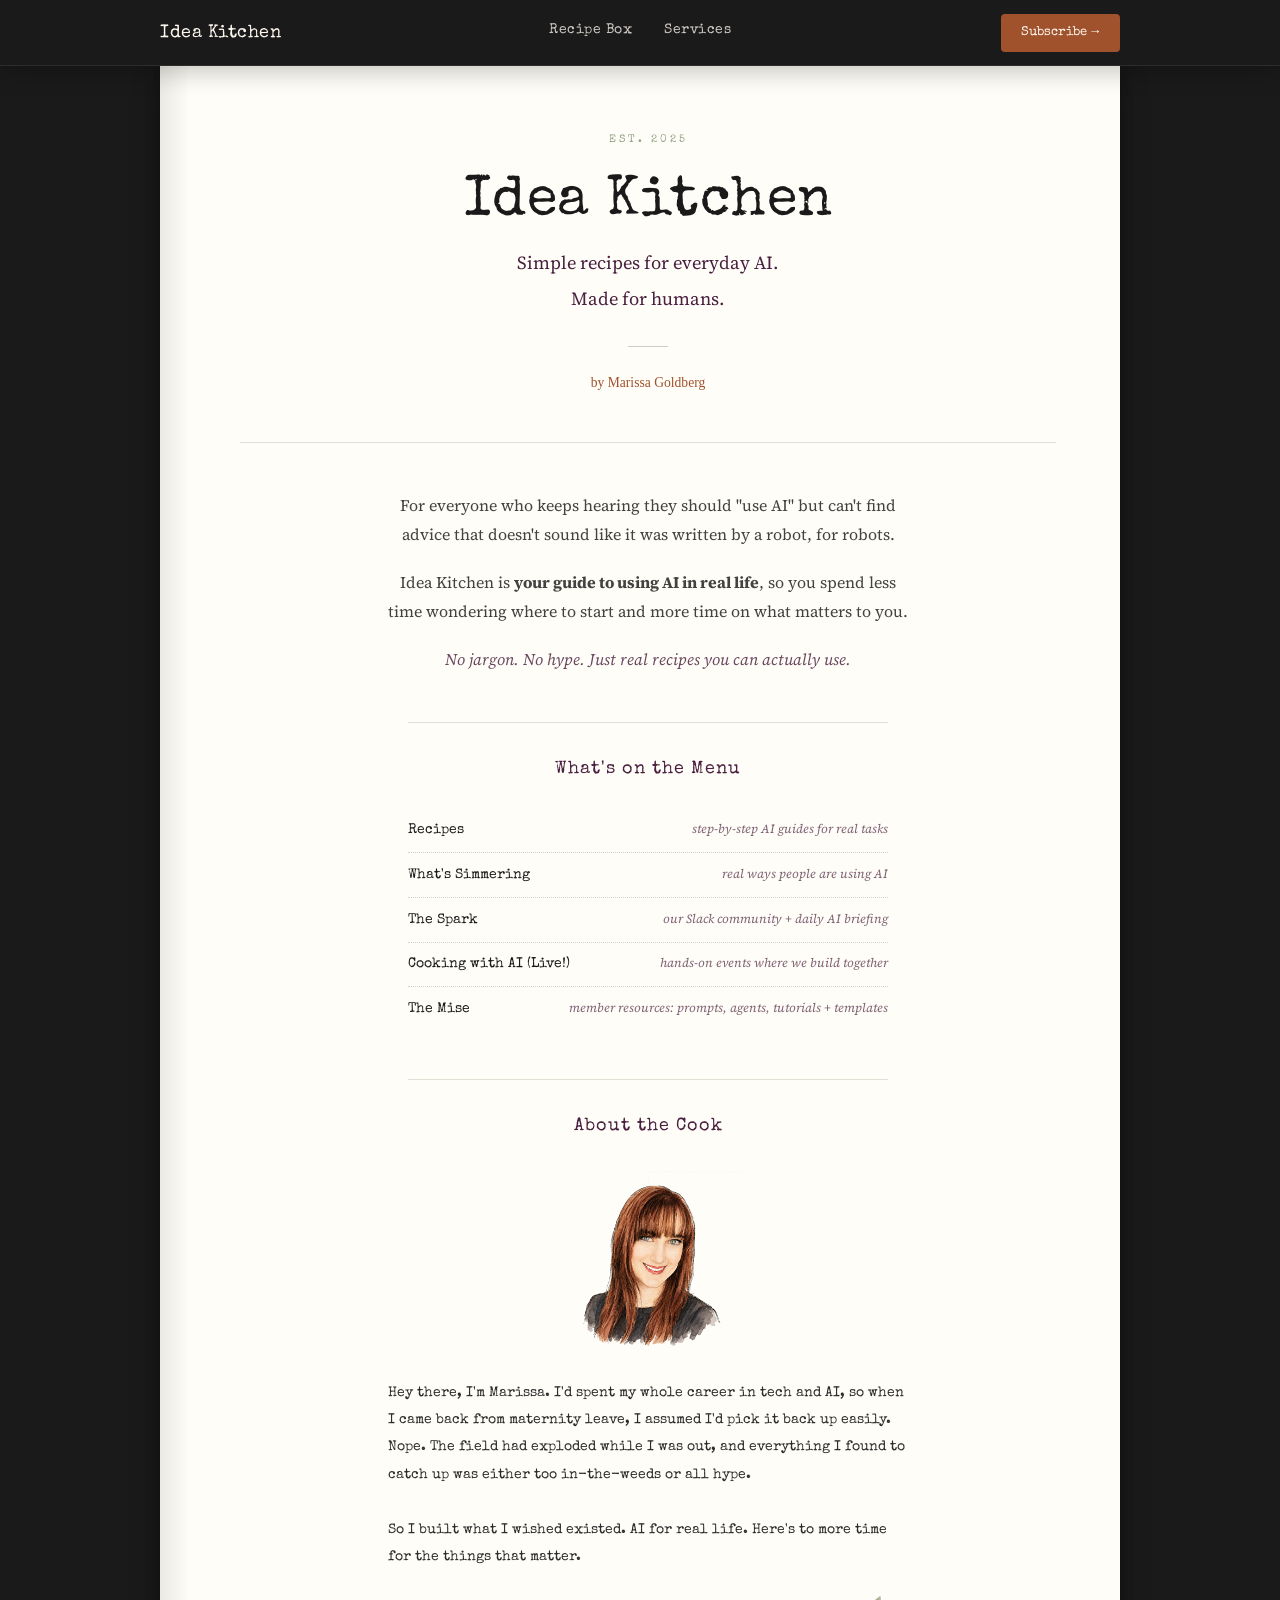
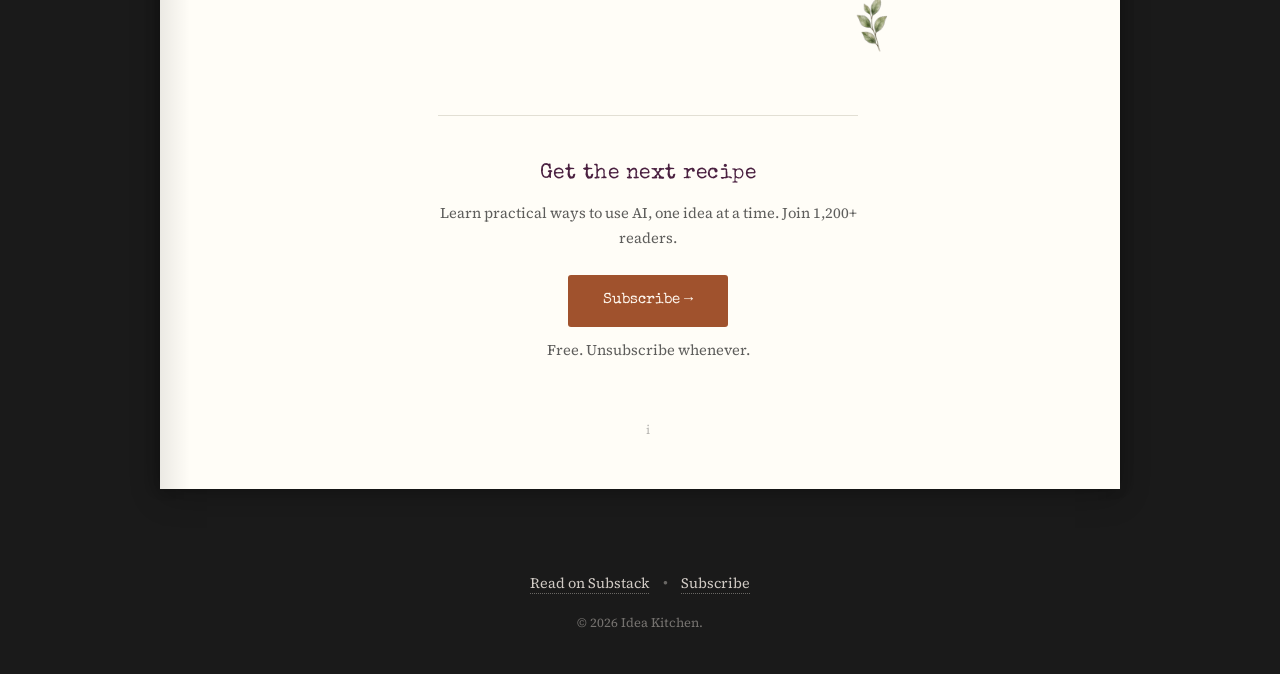
==== index.html @ 33e37f09 "Sync public pages from source repo" ====
<!DOCTYPE html>
<html lang="en">
<head>
<meta charset="UTF-8">
<meta name="viewport" content="width=device-width, initial-scale=1.0">
<script src="analytics.js"></script>
<title>Idea Kitchen | AI Recipes for Real Life</title>
<meta name="description" content="Simple, step-by-step how-tos for using AI in work and life. Spend less time wondering where to start and more time on what matters. Free.">
<meta property="og:title" content="Idea Kitchen | AI Recipes for Real Life">
<meta property="og:description" content="Simple, step-by-step how-tos for using AI in work and life. Spend less time wondering where to start and more time on what matters. Free.">
<meta property="og:type" content="website">
<meta property="og:url" content="https://ideakitchen.ai/">
<meta property="og:image" content="https://ideakitchen.ai/social-preview.png">
<meta name="twitter:card" content="summary_large_image">
<meta name="twitter:title" content="Idea Kitchen | AI Recipes for Real Life">
<meta name="twitter:description" content="Simple, step-by-step how-tos for using AI in work and life. Spend less time wondering where to start and more time on what matters. Free.">
<meta name="twitter:image" content="https://ideakitchen.ai/social-preview.png">
<link rel="canonical" href="https://ideakitchen.ai/">
<link rel="icon" href="favicon.svg" type="image/svg+xml">
<link rel="preconnect" href="https://fonts.googleapis.com">
<link rel="preconnect" href="https://fonts.gstatic.com" crossorigin>
<link href="https://fonts.googleapis.com/css2?family=Special+Elite&family=Homemade+Apple&family=Nanum+Pen+Script&family=Source+Serif+4:ital,opsz,wght@0,8..60,400;0,8..60,600;1,8..60,400&display=swap" rel="stylesheet">
<link rel="stylesheet" href="styles.css?v=14">
<style>
*{margin:0;padding:0;box-sizing:border-box;}
body{
  font-family:'Source Serif 4',Georgia,serif;
  background:#1A1A1A;
  color:#1A1A1A;
  line-height:1.7;
  -webkit-font-smoothing:antialiased;
}

/* The "book" sits on a dark surface */
.book{
  width:calc(100% - 4rem);
  max-width:960px;
  margin:0 auto 2rem;
  background:#FFFDF7;
  min-height:100vh;
  box-shadow:
    -4px 0 12px rgba(0,0,0,.15),
    4px 0 12px rgba(0,0,0,.08),
    0 8px 30px rgba(0,0,0,.2);
  position:relative;
}
/* spine shadow on the left edge */
.book::before{
  content:'';position:absolute;top:0;bottom:0;left:0;width:30px;
  background:linear-gradient(90deg,rgba(0,0,0,.08),transparent);
  pointer-events:none;
}

.book-inner{padding:4rem 4rem 3rem 5rem;}

/* Title page feel */
.title-section{
  text-align:center;
  padding-bottom:3rem;
  border-bottom:1px solid rgba(138,130,110,.25);
  margin-bottom:3rem;
}
.title-kicker{
  font-family:'Special Elite',monospace;
  font-size:.7rem;letter-spacing:3px;text-transform:uppercase;
  color:#8B9E7C;margin-bottom:1.5rem;
}
.title-name{
  font-family:'Special Elite',monospace;
  font-size:clamp(2.5rem,5vw,3.5rem);
  color:#1A1A1A;line-height:1.1;margin-bottom:.8rem;
}
.title-tagline{
  font-size:1.15rem;color:#4A2040;margin-bottom:.3rem;
}
.title-tagline2{
  font-size:1.15rem;color:#4A2040;margin-bottom:2rem;
}
.title-author{
  font-family:'Homemade Apple',cursive;
  font-size:.85rem;color:#A0522D;
}
.title-rule{
  width:40px;border-top:1px solid rgba(138,130,110,.4);
  margin:1.5rem auto 1.5rem;
}
/* Full-width section divider — matches the rule above Contents (.toc border-top) */
.section-rule{
  max-width:480px;border-top:1px solid rgba(138,130,110,.25);
  margin:0 auto 2rem;
}

/* Dedication / pitch — like the page you read before the recipes start */
.dedication{
  max-width:520px;
  margin:0 auto 3rem;
  text-align:center;
}
.dedication p{
  font-size:1rem;opacity:.82;margin-bottom:1.2rem;line-height:1.8;
}
.dedication em{color:#4A2040;}

/* Table of contents */
.toc{
  max-width:480px;
  margin:0 auto 3rem;
  border-top:1px solid rgba(138,130,110,.25);
  padding-top:2rem;
}
.toc h2{
  font-family:'Special Elite',monospace;
  font-size:1.1rem;color:#4A2040;
  text-align:center;margin-bottom:1.5rem;
  letter-spacing:1px;
}
.toc-item{
  display:flex;
  justify-content:space-between;
  align-items:baseline;
  padding:.6rem 0;
  border-bottom:1px dotted rgba(138,130,110,.35);
}
.toc-item:last-child{border-bottom:none;}
.toc-name{font-family:'Special Elite',monospace;font-size:.9rem;color:#1A1A1A;}
.toc-desc{font-size:.78rem;color:#4A2040;opacity:.7;font-style:italic;}

/* About the cook — handwritten note card */
.author-note{
  max-width:440px;
  margin:0 auto 3rem;
  background:#E8DABC url('about-cook-paper.jpg') center / cover no-repeat;
  border-radius:5px 9px 7px 4px;
  padding:2rem 2.2rem 1.8rem;
  box-shadow:
    0 2px 2px rgba(75,55,30,.16),
    2px 7px 9px rgba(75,55,30,.16),
    4px 14px 24px rgba(75,55,30,.12);
  transform:rotate(-0.6deg);
  position:relative;
  border:1px solid rgba(140,105,55,.24);
}
.author-label{
  font-family:'Special Elite',monospace;
  font-size:.85rem;letter-spacing:2px;text-transform:uppercase;
  color:#4A2040;text-align:center;margin-bottom:1rem;
}
.author-note-body{
  font-family:'Nanum Pen Script',cursive;
  font-size:1.15rem;
  color:#3A3020;
  line-height:1.8;
}
.author-note-sig{
  font-family:'Nanum Pen Script',cursive;
  font-size:1.4rem;
  color:#4A2040;
  margin-top:1rem;
  display:flex;
  align-items:center;
  justify-content:flex-end;
  gap:.6rem;
}
.author-note-heart{
  color:#A0522D;
  font-size:1.3rem;
  line-height:1;
}
.author-cook{
  position:relative;
  max-width:520px;
  margin:1rem auto 3.5rem;
  padding-bottom:88px;
}
.author-cook .author-label{
  font-family:'Special Elite',monospace;
  font-size:1.1rem;
  letter-spacing:1px;
  text-transform:none;
  color:#4A2040;
  text-align:center;
  margin-bottom:1.8rem;
}
.author-photo{
  display:block;
  margin:0 auto 1.5rem;
  width:185px;
}
.author-photo img{
  display:block;
  width:100%;
  height:auto;
}
.author-cook .author-note{
  max-width:100%;
  margin:0;
  background:none;
  border:none;
  box-shadow:none;
  transform:none;
  border-radius:0;
  padding:0;
}
.author-cook .author-note-body{
  font-family:'Special Elite','Courier New',monospace;
  font-size:.9rem;
  line-height:1.9;
  color:#2D2B2B;
  text-align:left;
}
.author-sage{
  position:absolute;
  right:0;
  bottom:0;
  width:70px;
  height:auto;
  pointer-events:none;
}

/* Subscribe — the "order this book" moment */
.subscribe-section{
  max-width:420px;
  margin:0 auto;
  text-align:center;
  border-top:1px solid rgba(138,130,110,.25);
  padding-top:2.5rem;
}
.subscribe-section h2{
  font-family:'Special Elite',monospace;
  font-size:1.3rem;color:#4A2040;margin-bottom:.6rem;
}
.subscribe-section p{
  font-size:.92rem;opacity:.7;margin-bottom:1.5rem;
}
.sub-row{display:flex;gap:.5rem;margin-bottom:.7rem;}
.sub-row input{
  flex:1;font-family:'Source Serif 4',Georgia,serif;font-size:.9rem;
  padding:.7rem 1rem;border:1.5px solid #1A1A1A;border-radius:3px;background:#FFF8F0;
}
.sub-row input::placeholder{color:rgba(26,26,26,.35);}
.sub-row input:focus{outline:none;border-color:#A0522D;box-shadow:0 0 0 3px rgba(160,82,45,.12);}
.sub-row button{
  font-family:'Special Elite',monospace;font-size:.85rem;padding:.7rem 1.4rem;
  background:#A0522D;color:#FFF8F0;border:none;border-radius:3px;cursor:pointer;white-space:nowrap;
}
.sub-row button:hover{background:#8A4424;}
.sub-note{font-size:.75rem;opacity:.45;margin-bottom:2rem;}

/* Page number */
.page-num{
  text-align:center;font-family:'Source Serif 4',Georgia,serif;
  font-size:.8rem;color:#1A1A1A;opacity:.3;padding-top:2rem;
}

/* Footer links */
.book-footer{
  display:flex;gap:2rem;justify-content:center;padding:2rem;
}
.book-footer a{
  font-family:'Special Elite',monospace;font-size:.8rem;
  color:#FFF8F0;opacity:.5;text-decoration:none;
  transition:opacity .2s;
}
.book-footer a:hover{opacity:.8;}

@media(max-width:600px){
  .book{width:calc(100% - 1rem);margin:0 auto 1rem;}
  .book-inner{padding:2.5rem 2rem 2rem 2.5rem;}
  .sub-row{flex-direction:column;}
  .toc-item{flex-direction:column;align-items:flex-start;gap:.15rem;}
}

</style>
<script type="application/ld+json">
{
  "@context": "https://schema.org",
  "@graph": [
    {
      "@type": "Organization",
      "@id": "https://ideakitchen.ai/#organization",
      "name": "Idea Kitchen",
      "alternateName": "Idea Kitchen by Marissa Goldberg",
      "url": "https://ideakitchen.ai/",
      "description": "Idea Kitchen turns AI overwhelm into simple, practical recipes for busy professionals. Learn one useful shortcut at a time, no jargon required.",
      "slogan": "Simple recipes for everyday AI, made for humans.",
      "logo": { "@type": "ImageObject", "url": "https://ideakitchen.ai/favicon.svg" },
      "image": "https://ideakitchen.ai/social-preview.png",
      "founder": { "@id": "https://ideakitchen.ai/#marissa" },
      "sameAs": [
        "https://ideakitchen.substack.com",
        "https://x.com/mar15sa"
      ]
    },
    {
      "@type": "Person",
      "@id": "https://ideakitchen.ai/#marissa",
      "name": "Marissa Goldberg",
      "jobTitle": "Founder",
      "description": "Founder of Remote Work Prep and Idea Kitchen. Marissa helps professionals work smarter with practical AI workflows and remote-work strategies.",
      "worksFor": { "@id": "https://ideakitchen.ai/#organization" },
      "knowsAbout": ["Artificial intelligence", "AI tools", "Remote work", "Future of work", "Productivity"],
      "sameAs": [
        "https://remoteworkprep.com",
        "https://x.com/mar15sa",
        "https://ideakitchen.substack.com"
      ]
    },
    {
      "@type": "WebSite",
      "@id": "https://ideakitchen.ai/#website",
      "url": "https://ideakitchen.ai/",
      "name": "Idea Kitchen",
      "description": "Simple recipes for everyday AI, made for humans.",
      "publisher": { "@id": "https://ideakitchen.ai/#organization" },
      "inLanguage": "en-US"
    }
  ]
}
</script>
</head>
<body>

<!-- Shared Site Nav -->
<nav class="site-nav homepage-nav">
    <div class="nav-inner">
        <a href="./" class="nav-brand">
            <div class="nav-brand-text">
                <span class="nav-name">Idea Kitchen</span>
                <span class="nav-tagline">AI recipes for busy professionals</span>
            </div>
        </a>
        <nav class="nav-links" id="primary-nav">
            <a href="recipes.html" class="nav-link">Recipe Box</a>
            <a href="services.html" class="nav-link">Services</a>
        </nav>
        <button class="nav-toggle" aria-label="Menu" aria-expanded="false" aria-controls="primary-nav"><span></span><span></span><span></span></button>
        <div class="nav-subscribe-wrap">
            <a href="https://ideakitchen.substack.com/subscribe" class="nav-subscribe" target="_blank" rel="noopener">Subscribe →</a>
        </div>
    </div>
</nav>

<div class="book">
  <div class="book-inner">

    <!-- Title page -->
    <div class="title-section">
      <p class="title-kicker">Est. 2025</p>
      <h1 class="title-name">Idea Kitchen</h1>
      <p class="title-tagline">Simple recipes for everyday AI.</p>
      <p class="title-tagline2">Made for humans.</p>
      <div class="title-rule"></div>
      <p class="title-author">by Marissa Goldberg</p>
    </div>

    <!-- Dedication / pitch -->
    <div class="dedication">
      <p>For everyone who keeps hearing they should "use AI" but can't find advice that doesn't sound like it was written by a robot, for robots.</p>
      <p>Idea Kitchen is <strong>your guide to using AI in real life</strong>, so you spend less time wondering where to start and more time on what matters to you.</p>
      <p><em>No jargon. No hype. Just real recipes you can actually use.</em></p>
    </div>

    <!-- Table of contents -->
    <div class="toc">
      <h2>What's on the Menu</h2>
      <div class="toc-item">
        <span class="toc-name">Recipes</span>
        <span class="toc-desc">step-by-step AI guides for real tasks</span>
      </div>
      <div class="toc-item">
        <span class="toc-name">What's Simmering</span>
        <span class="toc-desc">real ways people are using AI</span>
      </div>
      <div class="toc-item">
        <span class="toc-name">The Spark</span>
        <span class="toc-desc">our Slack community + daily AI briefing</span>
      </div>
      <div class="toc-item">
        <span class="toc-name">Cooking with AI (Live!)</span>
        <span class="toc-desc">hands-on events where we build together</span>
      </div>
      <div class="toc-item">
        <span class="toc-name">The Mise</span>
        <span class="toc-desc">member resources: prompts, agents, tutorials + templates</span>
      </div>
    </div>

    <!-- About the cook -->
    <div class="section-rule"></div>
    <div class="author-cook">
      <div class="author-label">About the Cook</div>
      <figure class="author-photo"><img src="marissa-cut.png" alt="Marissa Goldberg, illustrated portrait"></figure>
      <div class="author-note">
        <p class="author-note-body">Hey there, I'm Marissa. I'd spent my whole career in tech and AI, so when I came back from maternity leave, I assumed I'd pick it back up easily. Nope. The field had exploded while I was out, and everything I found to catch up was either too in-the-weeds or all hype.<br><br>So I built what I wished existed. AI for real life. Here's to more time for the things that matter.</p>
      </div>
      <img class="author-sage" src="sage.png" alt="" aria-hidden="true">
    </div>

    <!-- Subscribe -->
    <div class="subscribe-section">
      <h2>Get the next recipe</h2>
      <p>Learn practical ways to use AI, one idea at a time. Join 1,200+ readers.</p>
      <a href="https://ideakitchen.substack.com/subscribe" target="_blank" rel="noopener" style="display:inline-block;font-family:'Special Elite',monospace;font-size:.95rem;padding:.8rem 2.2rem;background:#A0522D;color:#FFF8F0;text-decoration:none;border-radius:3px;margin-bottom:.7rem;">Subscribe →</a>
      <p class="sub-note">Free. Unsubscribe whenever.</p>
    </div>

    <p class="page-num">i</p>

  </div>
</div>

<!-- Shared Footer -->
<footer class="footer landing-footer">
  <div class="container">
    <div class="scribble-divider">* * *</div>
    <div class="footer-content">
      <nav class="footer-nav">
        <a href="https://ideakitchen.substack.com" target="_blank" rel="noopener">Read on Substack</a>
        <span>•</span>
        <a href="https://ideakitchen.substack.com/subscribe" target="_blank" rel="noopener">Subscribe</a>
      </nav>
      <p class="copyright">© 2026 Idea Kitchen.</p>
    </div>
  </div>
</footer>

<script src="nav.js"></script>
</body>
</html>
---- styles.css ----
/* ============================================
   IDEA KITCHEN — VINTAGE COOKBOOK AESTHETIC
   ============================================ */

:root {
    --cream-paper: #FCF6E8;
    --ink-black: #2D2B2B;
    --golden-ochre: #C98B50;
    --muted-sage: #9C9B7A;
    --deep-plum: #5C3D3A;
    --sienna: #A0522D;
}

* {
    margin: 0;
    padding: 0;
    box-sizing: border-box;
}

body {
    font-family: 'Special Elite', 'Courier New', monospace;
    background-color: var(--cream-paper);
    color: var(--ink-black);
    line-height: 1.7;
    position: relative;
    overflow-x: hidden;
}

/* Paper Grain Texture */
.paper-texture {
    position: fixed;
    top: 0;
    left: 0;
    width: 100%;
    height: 100%;
    pointer-events: none;
    z-index: 9999;
    opacity: 0.15;
    background-image:
        repeating-linear-gradient(
            0deg,
            transparent,
            transparent 2px,
            rgba(45, 43, 43, 0.03) 2px,
            rgba(45, 43, 43, 0.03) 4px
        ),
        repeating-linear-gradient(
            90deg,
            transparent,
            transparent 2px,
            rgba(45, 43, 43, 0.03) 2px,
            rgba(45, 43, 43, 0.03) 4px
        );
}

.paper-texture::after {
    content: '';
    position: absolute;
    top: 0; left: 0;
    width: 100%; height: 100%;
    background-image: url('data:image/svg+xml;utf8,<svg xmlns="http://www.w3.org/2000/svg" viewBox="0 0 600 600"><filter id="noise"><feTurbulence type="fractalNoise" baseFrequency="0.9" numOctaves="4" stitchTiles="stitch"/></filter><rect width="100%" height="100%" filter="url(%23noise)" opacity="0.15"/></svg>');
    opacity: 0.4;
}

.container {
    max-width: 1200px;
    margin: 0 auto;
    padding: 0 2rem;
}

h1, h2, h3, h4, h5, h6 {
    font-family: 'Special Elite', 'Courier New', monospace;
    font-weight: 400;
    letter-spacing: 0.5px;
}

.handwritten {
    font-family: 'Homemade Apple', cursive;
    font-size: 1rem;
    line-height: 1.8;
    color: var(--deep-plum);
}

.scribble-divider {
    text-align: center;
    font-size: 1.5rem;
    letter-spacing: 0.5rem;
    color: var(--deep-plum);
    margin: 2rem 0;
    opacity: 0.6;
}

/* ============================================
   SITE NAV
   ============================================ */
.site-nav {
    position: sticky;
    top: 0;
    z-index: 500;
    background-color: #1A1A1A;
    box-shadow: inset 0 -1px 0 rgba(255, 248, 240, 0.08), 0 6px 24px rgba(0, 0, 0, 0.22);
}

.nav-inner {
    max-width: 1100px;
    margin: 0 auto;
    padding: 0.85rem 2rem;
    display: grid;
    grid-template-columns: 1fr auto 1fr;
    align-items: center;
    gap: 1rem;
}

/* Align the nav (logo + Subscribe) with the 960px book edges on desktop, sitewide */
@media (min-width: 961px) {
    .nav-inner { max-width: 960px; padding-left: 0; padding-right: 0; }
}

.nav-brand {
    display: flex;
    align-items: center;
    gap: 0.6rem;
    text-decoration: none;
    color: inherit;
}

.nav-logo-img {
    width: 30px;
    height: 30px;
    flex-shrink: 0;
}

.nav-brand-text {
    display: flex;
    flex-direction: column;
    line-height: 1.1;
}

.nav-name {
    font-family: 'Special Elite', monospace;
    font-size: 1.15rem;
    color: #FFF8F0;
    letter-spacing: 0.5px;
}

.nav-tagline {
    display: none;
}

.nav-subscribe-wrap {
    justify-self: end;
}

.homepage-nav .nav-subscribe-wrap {
    grid-column: 3;
}

.nav-subscribe {
    display: inline-block;
    background-color: var(--sienna);
    color: #FFF8F0;
    padding: 0.5rem 1.3rem;
    text-decoration: none;
    font-family: 'Special Elite', monospace;
    font-size: 0.82rem;
    border: none;
    border-radius: 4px;
    box-shadow: none;
    transition: background-color 0.2s ease;
    white-space: nowrap;
}

.nav-subscribe:hover {
    background-color: #8A4424;
}

.nav-links {
    display: flex;
    align-items: center;
    justify-content: center;
    gap: 2rem;
}

.nav-link {
    color: rgba(255, 248, 240, 0.8);
    text-decoration: none;
    font-family: 'Special Elite', monospace;
    font-size: 0.85rem;
    letter-spacing: 0.5px;
    padding-bottom: 3px;
    border-bottom: 2px solid transparent;
    transition: color 0.2s ease, border-color 0.2s ease;
}

.nav-link:hover,
.nav-link.active {
    color: #FFF8F0;
    border-bottom-color: var(--sienna);
}

/* ============================================
   PAGE HEADER
   ============================================ */
.page-header {
    padding: 3.5rem 0 0.5rem;
    text-align: center;
}

.hero-kicker {
    font-family: 'Homemade Apple', cursive;
    font-size: 1rem;
    color: var(--muted-sage);
    margin-bottom: 0.9rem;
    letter-spacing: 0.3px;
}

.page-title {
    font-size: 2.8rem;
    margin-bottom: 0.6rem;
    color: var(--ink-black);
    text-shadow: 2px 2px 0px rgba(201, 139, 80, 0.2);
}

.page-subtitle {
    font-size: 1.1rem;
    color: var(--deep-plum);
    font-style: italic;
}

.hero-rule {
    width: 80px;
    height: 0;
    border-top: 1px dashed var(--muted-sage);
    opacity: 0.6;
    margin: 1.5rem auto 0;
}

/* ============================================
   RECIPE ARCHIVE
   ============================================ */
.recipe-archive {
    padding: 0.5rem 0 4rem;
}

.recipe-grid {
    display: grid;
    grid-template-columns: repeat(auto-fill, minmax(440px, 1fr));
    gap: 2rem;
    margin: 3rem 0;
}

/* Archive Controls */
.archive-toolbar {
    margin: 2rem 0 1rem;
}

/* controls-label removed */

.archive-controls {
    display: flex;
    gap: 1rem 1.75rem;
    flex-wrap: wrap;
    justify-content: center;
    align-items: center;
    padding: 1.1rem 0;
    border-top: 1px dashed rgba(156, 155, 122, 0.55);
    border-bottom: 1px dashed rgba(156, 155, 122, 0.55);
}

.results-count {
    text-align: center;
    font-family: 'Special Elite', monospace;
    font-size: 0.8rem;
    color: var(--deep-plum);
    opacity: 0.8;
    letter-spacing: 0.5px;
    margin-top: 1rem;
}

.filter-group {
    display: flex;
    align-items: center;
    gap: 0.5rem;
}

.filter-group label {
    font-family: 'Special Elite', monospace;
    font-size: 0.75rem;
    color: var(--deep-plum);
    font-weight: bold;
    text-transform: uppercase;
    letter-spacing: 1px;
}

.filter-select {
    font-family: 'Special Elite', monospace;
    padding: 0.5rem 0.75rem;
    border: 2px solid var(--ink-black);
    border-radius: 2px;
    background: #FFFEF8;
    color: var(--ink-black);
    font-size: 0.85rem;
    cursor: pointer;
    transition: all 0.2s ease;
    box-shadow: 2px 2px 0px rgba(45, 43, 43, 0.2), inset 0 0 0 1px rgba(201, 139, 80, 0.1);
    letter-spacing: 0.5px;
}

.filter-select:hover {
    border-color: var(--golden-ochre);
    transform: translateY(-1px);
    box-shadow: 3px 3px 0px rgba(45, 43, 43, 0.25), inset 0 0 0 1px rgba(201, 139, 80, 0.2);
}

.filter-select:focus {
    outline: none;
    border-color: var(--golden-ochre);
    box-shadow: 2px 2px 0px rgba(45, 43, 43, 0.2), 0 0 0 3px rgba(201, 139, 80, 0.2);
}

/* Tool Filter Dropdown */
.tool-filter-wrapper {
    position: relative;
    display: flex;
    flex-direction: column;
    gap: 0.5rem;
}

.tool-filter-toggle {
    display: flex;
    align-items: center;
    justify-content: space-between;
    gap: 0.5rem;
    min-width: 150px;
    cursor: pointer;
    background: #FFFEF8;
}

.dropdown-arrow {
    font-size: 0.7rem;
    transition: transform 0.2s ease;
}

.tool-filter-toggle.open .dropdown-arrow {
    transform: rotate(180deg);
}

.tool-filter-dropdown {
    position: absolute;
    top: 100%;
    left: 0;
    margin-top: 0.25rem;
    background: #FFFEF8;
    border: 2px solid var(--ink-black);
    border-radius: 2px;
    box-shadow: 3px 3px 0px rgba(45, 43, 43, 0.25);
    z-index: 200;
    min-width: 180px;
    max-height: 300px;
    overflow-y: auto;
}

.tool-checkbox-label {
    display: flex;
    align-items: center;
    padding: 0.5rem 0.75rem;
    cursor: pointer;
    transition: background 0.2s ease;
    font-family: 'Special Elite', monospace;
    font-size: 0.85rem;
}

.tool-checkbox-label:hover { background: rgba(201, 139, 80, 0.1); }

.tool-checkbox, .tool-checkbox-all { margin-right: 0.5rem; cursor: pointer; }

.all-tools-option {
    font-weight: bold;
    background: rgba(201, 139, 80, 0.05);
}

.all-tools-option:hover { background: rgba(201, 139, 80, 0.15); }

.tool-checkbox-divider {
    height: 1px;
    background: repeating-linear-gradient(to right, var(--deep-plum) 0px, var(--deep-plum) 3px, transparent 3px, transparent 6px);
    margin: 0.25rem 0.5rem;
    opacity: 0.5;
}

.selected-tools-pills {
    display: flex;
    flex-wrap: wrap;
    gap: 0.5rem;
    justify-content: center;
    margin-bottom: 1.5rem;
    min-height: 0;
}

.tool-pill {
    display: inline-flex;
    align-items: center;
    gap: 0.25rem;
    background: var(--golden-ochre);
    color: var(--cream-paper);
    padding: 0.25rem 0.5rem;
    border-radius: 2px;
    font-size: 0.75rem;
    font-family: 'Special Elite', monospace;
    border: 1px solid var(--ink-black);
    box-shadow: 1px 1px 0px rgba(45, 43, 43, 0.2);
}

.tool-pill-remove {
    cursor: pointer;
    margin-left: 0.25rem;
    font-weight: bold;
    transition: transform 0.2s ease;
}

.tool-pill-remove:hover { transform: scale(1.2); }

/* ============================================
   RECIPE CARD — INDEX CARD STYLE
   ============================================ */
.recipe-card {
    background-color: #FFFDF7;
    border: 1px solid rgba(80, 60, 35, 0.22);
    border-radius: 12px;
    padding: 1.6rem 1.6rem 3.6rem 3.4rem;
    position: relative;
    aspect-ratio: 5 / 3;
    box-shadow:
        0 1px 2px rgba(75, 55, 30, 0.10),
        0 5px 10px rgba(75, 55, 30, 0.13),
        0 14px 26px rgba(75, 55, 30, 0.11);
    transition: box-shadow 0.3s ease, transform 0.3s ease;
}

/* red margin line (matches the title underline) */
.recipe-card::before {
    content: '';
    position: absolute;
    top: 0;
    bottom: 0;
    left: 34px;
    width: 2px;
    background: rgba(192, 87, 63, 0.6);
    z-index: 1;
}

/* faint paper grain on the card surface */
.recipe-card::after {
    content: '';
    position: absolute;
    inset: 0;
    border-radius: inherit;
    background-image: url("data:image/svg+xml,%3Csvg xmlns='http://www.w3.org/2000/svg' width='140' height='140'%3E%3Cfilter id='n'%3E%3CfeTurbulence type='fractalNoise' baseFrequency='0.9' numOctaves='2' stitchTiles='stitch'/%3E%3C/filter%3E%3Crect width='100%25' height='100%25' filter='url(%23n)'/%3E%3C/svg%3E");
    opacity: 0.05;
    mix-blend-mode: multiply;
    pointer-events: none;
    z-index: 1;
}

/* per-card shadow-depth variation (tilt comes from the JS random rotation) */
.recipe-card:nth-child(3n+2) {
    box-shadow:
        0 1px 2px rgba(75, 55, 30, 0.09),
        0 4px 9px rgba(75, 55, 30, 0.12),
        0 11px 19px rgba(75, 55, 30, 0.09);
}

.recipe-card:nth-child(3n+3) {
    box-shadow:
        0 2px 3px rgba(75, 55, 30, 0.12),
        0 8px 15px rgba(75, 55, 30, 0.15),
        0 20px 34px rgba(75, 55, 30, 0.12);
}

.recipe-card:hover {
    transform: translateY(-4px);
    box-shadow:
        0 4px 8px rgba(75, 55, 30, 0.14),
        0 12px 22px rgba(75, 55, 30, 0.16),
        0 26px 44px rgba(75, 55, 30, 0.14);
}

.recipe-title {
    font-size: 1.3rem;
    margin-bottom: 0.5rem;
    padding-bottom: 0.5rem;
    border-bottom: 2px solid rgba(192, 87, 63, 0.6);
    color: var(--ink-black);
    line-height: 1.3;
}

.recipe-link {
    color: var(--ink-black);
    text-decoration: none;
    transition: color 0.2s ease;
}

.recipe-link:hover { color: var(--golden-ochre); }

.recipe-subtitle {
    font-size: 0.9rem;
    font-style: italic;
    color: var(--deep-plum);
    margin-bottom: 0.6rem;
}

.recipe-body { margin-top: 0; }

.recipe-body p {
    font-size: 0.9rem;
    margin-bottom: 0.5rem;
}

.recipe-body strong { color: var(--deep-plum); }

.recipe-teaser {
    margin-top: 0.5rem;
    font-style: normal;
    color: var(--ink-black);
    line-height: 1.6;
}

.read-more {
    position: absolute;
    left: 3.1rem;
    bottom: 1.2rem;
    color: var(--deep-plum);
    text-decoration: none;
    font-size: 0.9rem;
    font-weight: bold;
    transition: all 0.2s ease;
    padding: 0.1rem 0.3rem 0.3rem 0.3rem;
}

.read-more::before {
    content: '';
    position: absolute;
    left: -2px; right: -2px;
    top: 40%; bottom: 10%;
    background: rgba(255, 235, 59, 0.4);
    transform: rotate(-0.5deg);
    z-index: -1;
    border-radius: 2px;
    transition: all 0.2s ease;
}

.read-more::after {
    content: '';
    position: absolute;
    left: 0; right: 0;
    bottom: 0.2rem;
    height: 1px;
    background: repeating-linear-gradient(to right, var(--deep-plum) 0px, var(--deep-plum) 2px, transparent 2px, transparent 5px);
    transition: all 0.2s ease;
}

.read-more:hover { color: var(--ink-black); }

.read-more:hover::after {
    background: repeating-linear-gradient(to right, var(--golden-ochre) 0px, var(--golden-ochre) 2px, transparent 2px, transparent 5px);
}

.read-more:hover::before {
    background: rgba(255, 235, 59, 0.6);
    transform: rotate(-0.8deg);
    top: 35%; bottom: 5%;
}

/* Tool Stamp */
.tool-stamp {
    position: absolute;
    bottom: 1.2rem;
    right: 1.3rem;
    height: 32px;
    width: auto;
    background: transparent;
    border-radius: 4px;
    padding: 4px 10px 4px 8px;
    display: flex;
    align-items: center;
    gap: 6px;
    opacity: 0.75;
    transition: all 0.3s ease;
    pointer-events: none;
    border: 2px dashed var(--deep-plum);
    transform: rotate(-2deg);
}

.tool-stamp img {
    height: 18px;
    width: 18px;
    object-fit: contain;
    filter: brightness(0) saturate(100%) invert(29%) sepia(16%) saturate(1142%) hue-rotate(321deg) brightness(92%) contrast(89%);
    flex-shrink: 0;
}

.tool-stamp .tool-name {
    font-family: 'Special Elite', monospace;
    font-size: 0.7rem;
    color: var(--deep-plum);
    letter-spacing: 0.5px;
    white-space: nowrap;
    text-transform: uppercase;
    font-weight: bold;
}

.recipe-card:hover .tool-stamp {
    opacity: 0.9;
    transform: rotate(-2deg) scale(1.02);
    border-color: var(--golden-ochre);
}

/* Empty State */
.empty-state {
    text-align: center;
    padding: 3rem 2rem;
    margin: 2rem 0;
}

.empty-state-content {
    max-width: 500px;
    margin: 0 auto;
    background: #FFFEF8;
    border: 2px solid var(--ink-black);
    border-radius: 4px;
    padding: 2rem;
    box-shadow: 4px 4px 0px rgba(45, 43, 43, 0.2);
}

.empty-state-icon { font-size: 3rem; margin-bottom: 1rem; }
.empty-state-title { font-size: 1.5rem; margin-bottom: 0.5rem; color: var(--ink-black); }
.empty-state-message { font-size: 1rem; color: var(--deep-plum); margin-bottom: 1.5rem; }

.clear-filters-btn {
    font-family: 'Special Elite', monospace;
    background: var(--golden-ochre);
    color: var(--cream-paper);
    padding: 0.6rem 1.5rem;
    border: 2px solid var(--ink-black);
    border-radius: 2px;
    font-size: 0.9rem;
    cursor: pointer;
    box-shadow: 2px 2px 0px rgba(45, 43, 43, 0.2);
    transition: all 0.2s ease;
    letter-spacing: 0.5px;
}

.clear-filters-btn:hover {
    transform: translateY(-2px);
    box-shadow: 3px 3px 0px rgba(45, 43, 43, 0.25);
}

/* ============================================
   FOOTER
   ============================================ */
.footer {
    padding: 3rem 2rem 2.5rem;
    margin-top: 0;
    background: #1A1A1A;
}

.footer .scribble-divider { display: none; }

.footer-content {
    max-width: 800px;
    margin: 0 auto;
    text-align: center;
}

.footer-text {
    font-size: 0.95rem;
    margin-bottom: 1.2rem;
    color: rgba(255, 248, 240, 0.55);
    font-style: italic;
}

.footer-nav { margin-bottom: 1rem; }

.footer-nav a {
    color: rgba(255, 248, 240, 0.8);
    text-decoration: none;
    font-size: 0.9rem;
    border-bottom: 1px dotted rgba(255, 248, 240, 0.35);
    transition: all 0.2s ease;
    margin: 0 0.3rem;
}

.footer-nav a:hover {
    color: #FFF8F0;
    border-bottom-color: var(--sienna);
}

.footer-nav span { color: rgba(255, 248, 240, 0.35); margin: 0 0.3rem; }

.copyright {
    font-size: 0.8rem;
    color: rgba(255, 248, 240, 0.4);
    margin-top: 1rem;
}

/* ============================================
   ABOUT / SERVICES PAGES
   ============================================ */
.about-section {
    padding: 2rem 0 5rem;
}

.about-container {
    max-width: 780px;
}

.about-card {
    background: white;
    border: 2px solid var(--ink-black);
    border-radius: 2px;
    padding: 2rem 2.5rem;
    margin-bottom: 2rem;
    box-shadow: 4px 4px 0 rgba(45, 43, 43, 0.12);
}

.about-card p {
    margin-bottom: 1rem;
    line-height: 1.8;
}

.about-card p:last-child { margin-bottom: 0; }

.template-card {
    max-width: 760px;
    margin-left: auto;
    margin-right: auto;
}

.email-template {
    white-space: pre-wrap;
    background: #FFFDF7;
    border: 1px dashed rgba(92, 61, 58, 0.35);
    border-radius: 4px;
    color: var(--ink-black);
    font-family: 'Courier New', monospace;
    font-size: 0.92rem;
    line-height: 1.65;
    padding: 1.25rem;
    overflow-x: auto;
}

.about-heading {
    font-size: 1.3rem;
    color: var(--deep-plum);
    margin-bottom: 1rem;
    padding-bottom: 0.5rem;
    border-bottom: 1px dashed var(--muted-sage);
}

.about-list {
    list-style: none;
    padding: 0;
    margin-top: 0.75rem;
}

.about-list li {
    padding: 0.3rem 0;
    padding-left: 1.5rem;
    position: relative;
    line-height: 1.6;
}

.about-list li::before {
    content: '→';
    position: absolute;
    left: 0;
    color: var(--golden-ochre);
    font-size: 0.85rem;
}

.about-pullquote {
    font-family: 'Homemade Apple', cursive;
    font-size: 1rem;
    color: var(--deep-plum);
    border-left: 3px solid var(--golden-ochre);
    margin: 1.25rem 0 0;
    padding: 0.5rem 1rem;
    line-height: 1.8;
}

.about-link {
    color: var(--deep-plum);
    text-decoration: underline;
    text-decoration-color: var(--golden-ochre);
}

.about-link:hover { color: var(--golden-ochre); }

.about-cta {
    text-align: center;
    margin-top: 3rem;
    display: flex;
    flex-direction: column;
    align-items: center;
    gap: 1.25rem;
}

.about-cta-text {
    font-family: 'Homemade Apple', cursive;
    font-size: 1.2rem;
    color: var(--deep-plum);
    line-height: 1.6;
}

.about-browse-link {
    color: var(--deep-plum);
    text-decoration: underline;
    text-decoration-color: var(--muted-sage);
    font-size: 0.9rem;
    transition: color 0.2s ease;
}

.about-browse-link:hover { color: var(--golden-ochre); }

/* Services grid */
.services-grid {
    display: grid;
    grid-template-columns: repeat(auto-fit, minmax(300px, 1fr));
    gap: 1.5rem;
    margin-bottom: 1rem;
}

.service-card {
    background: white;
    border: 2px solid var(--ink-black);
    border-radius: 2px;
    padding: 2rem;
    box-shadow: 4px 4px 0 rgba(45, 43, 43, 0.12);
}

.service-icon {
    font-size: 2rem;
    margin-bottom: 0.75rem;
}

.service-title {
    font-size: 1.15rem;
    color: var(--deep-plum);
    margin-bottom: 0.75rem;
    padding-bottom: 0.5rem;
    border-bottom: 1px dashed var(--muted-sage);
}

.service-desc {
    margin-bottom: 1rem;
    line-height: 1.7;
    font-size: 0.9rem;
}

/* ============================================
   SERVICES PAGE — OFFERINGS, TIERS, FAQ
   ============================================ */
.svc-section {
    max-width: 980px;
    margin: 0 auto;
    padding: 0 2rem 3rem;
}

.svc-lead {
    text-align: center;
    max-width: 620px;
    margin: 0 auto 2.5rem;
    font-size: 1rem;
    color: var(--deep-plum);
    opacity: 0.9;
    line-height: 1.8;
}

/* Credibility strip */
.cred-strip {
    max-width: 900px;
    margin: 0 auto 2.5rem;
    padding: 0 2rem;
}
.cred-inner {
    display: flex;
    justify-content: center;
    flex-wrap: wrap;
    gap: 1.5rem 3.5rem;
    padding: 1.75rem 1.5rem;
    border-top: 2px solid var(--ink-black);
    border-bottom: 2px solid var(--ink-black);
}
.cred-stat { text-align: center; }
.cred-num {
    font-family: 'Special Elite', monospace;
    font-size: 2rem;
    color: var(--golden-ochre);
    line-height: 1;
}
.cred-label {
    font-size: 0.8rem;
    color: var(--ink-black);
    opacity: 0.7;
    margin-top: 0.4rem;
    max-width: 160px;
}

/* Tabs */
.tab-label {
    text-align: center;
    font-family: 'Homemade Apple', cursive;
    font-size: 1rem;
    color: var(--muted-sage);
    margin-bottom: 0.85rem;
}
.tab-row {
    display: flex;
    justify-content: center;
    margin-bottom: 2.75rem;
}
.tab-switch {
    display: inline-flex;
    background: white;
    border: 2px solid var(--ink-black);
    border-radius: 4px;
    overflow: hidden;
    box-shadow: 4px 4px 0 rgba(45, 43, 43, 0.25);
}
.tab-btn {
    font-family: 'Special Elite', monospace;
    font-size: 1.05rem;
    letter-spacing: 0.5px;
    padding: 0.9rem 2.4rem;
    border: none;
    background: transparent;
    color: var(--ink-black);
    cursor: pointer;
    transition: all 0.15s ease;
}
.tab-btn + .tab-btn { border-left: 2px solid var(--ink-black); }
.tab-btn:hover:not(.active) { background: rgba(201, 139, 80, 0.14); }
.tab-btn.active {
    background: var(--deep-plum);
    color: var(--cream-paper);
}
.tab-panel { display: none; }
.tab-panel.active { display: block; }

/* Offering cards */
.offerings { display: flex; flex-direction: column; gap: 1.25rem; }
.offering-card {
    background: white;
    border: 2px solid var(--ink-black);
    border-radius: 2px;
    padding: 1.75rem 2rem;
    display: grid;
    grid-template-columns: 1fr auto;
    gap: 1.5rem;
    align-items: start;
    box-shadow: 4px 4px 0 rgba(45, 43, 43, 0.12);
    transition: box-shadow 0.2s ease, transform 0.2s ease;
}
.offering-card:hover {
    transform: translateY(-2px);
    box-shadow: 6px 6px 0 rgba(45, 43, 43, 0.14);
}
.offering-tag {
    font-family: 'Homemade Apple', cursive;
    font-size: 0.85rem;
    color: var(--muted-sage);
    margin-bottom: 0.5rem;
}
.offering-card h3 {
    font-size: 1.4rem;
    color: var(--deep-plum);
    margin-bottom: 0.5rem;
    line-height: 1.3;
}
.offering-card .desc {
    font-size: 0.92rem;
    line-height: 1.75;
    opacity: 0.85;
    max-width: 560px;
}
.offering-meta { text-align: right; min-width: 150px; }
.price {
    font-family: 'Special Elite', monospace;
    font-size: 1.4rem;
    color: var(--deep-plum);
}
.price-note { font-size: 0.78rem; opacity: 0.6; margin-top: 0.15rem; }
.price-or { font-size: 0.78rem; font-style: italic; opacity: 0.5; margin: 0.35rem 0; }

/* Featured card */
.offering-card.featured {
    border-color: var(--golden-ochre);
    position: relative;
}
.featured-label {
    position: absolute;
    top: -12px;
    left: 1.5rem;
    font-family: 'Special Elite', monospace;
    font-size: 0.7rem;
    letter-spacing: 1px;
    text-transform: uppercase;
    background: var(--golden-ochre);
    color: var(--cream-paper);
    padding: 0.2rem 0.7rem;
    border: 2px solid var(--ink-black);
    border-radius: 2px;
}

/* Includes list */
.includes {
    list-style: none;
    margin-top: 0.9rem;
    display: flex;
    flex-wrap: wrap;
    gap: 0.3rem 1.25rem;
}
.includes li {
    font-size: 0.82rem;
    opacity: 0.78;
    padding-left: 1.1rem;
    position: relative;
}
.includes li::before {
    content: "✓";
    position: absolute;
    left: 0;
    color: #6E7A45;
    font-weight: 700;
}

/* Service buttons */
.svc-btn {
    display: inline-block;
    font-family: 'Special Elite', monospace;
    font-size: 0.85rem;
    padding: 0.6rem 1.4rem;
    background: var(--golden-ochre);
    color: var(--cream-paper);
    text-decoration: none;
    border: 2px solid var(--ink-black);
    border-radius: 2px;
    box-shadow: 2px 2px 0 rgba(45, 43, 43, 0.3);
    transition: all 0.15s ease;
    cursor: pointer;
}
.svc-btn:hover {
    transform: translateY(-1px);
    box-shadow: 3px 3px 0 rgba(45, 43, 43, 0.3);
}
.svc-btn-sm { font-size: 0.78rem; padding: 0.45rem 1rem; margin-top: 0.9rem; }
.svc-btn-ghost { background: transparent; color: var(--deep-plum); }
.svc-btn-ghost:hover { background: rgba(201, 139, 80, 0.12); }

/* Chef's Selection waitlist modal */
body.modal-open { overflow: hidden; }
.waitlist-modal[hidden] { display: none; }
.waitlist-modal {
    position: fixed;
    inset: 0;
    z-index: 10000;
    display: grid;
    place-items: center;
    padding: 1rem;
}
.waitlist-modal-backdrop {
    position: absolute;
    inset: 0;
    background: rgba(26, 26, 26, 0.72);
}
.waitlist-modal-panel {
    position: relative;
    width: min(520px, 100%);
    max-height: calc(100vh - 2rem);
    overflow-y: auto;
    background: var(--cream-paper);
    border: 2px solid var(--ink-black);
    border-radius: 4px;
    box-shadow: 8px 8px 0 rgba(0, 0, 0, 0.3);
    padding: 2rem;
}
.waitlist-modal-panel h2 {
    color: var(--deep-plum);
    font-size: 1.4rem;
    margin: 0.65rem 0 0.5rem;
}
.waitlist-modal-panel p {
    font-size: 0.9rem;
    opacity: 0.82;
}
.waitlist-modal-close {
    position: absolute;
    top: 0.65rem;
    right: 0.75rem;
    width: 34px;
    height: 34px;
    border: 0;
    background: transparent;
    color: var(--ink-black);
    font-size: 1.65rem;
    line-height: 1;
    cursor: pointer;
}
.waitlist-modal-close:focus-visible {
    outline: 3px solid var(--golden-ochre);
    outline-offset: 2px;
}
.waitlist-form {
    margin-top: 1.25rem;
}
.waitlist-form label {
    display: block;
    margin-bottom: 0.45rem;
    color: var(--deep-plum);
    font-family: 'Special Elite', monospace;
    font-size: 0.78rem;
}
.waitlist-form-row {
    display: grid;
    grid-template-columns: minmax(0, 1fr) auto;
    gap: 0.65rem;
}
.waitlist-form input[type="email"] {
    min-width: 0;
    width: 100%;
    padding: 0.68rem 0.75rem;
    border: 2px solid var(--ink-black);
    border-radius: 2px;
    background: #FFFDF7;
    color: var(--ink-black);
    font: inherit;
}
.waitlist-form input[type="email"]:focus-visible {
    outline: 3px solid var(--golden-ochre);
    outline-offset: 2px;
}
.waitlist-form button:disabled {
    cursor: wait;
    opacity: 0.65;
    transform: none;
}
.waitlist-honeypot {
    display: none;
}
.waitlist-form-status {
    min-height: 1.35rem;
    margin: 0.65rem 0 0;
    font-size: 0.78rem !important;
}
.waitlist-form-status.is-success {
    color: #536332;
    opacity: 1;
}
.waitlist-form-status.is-error {
    color: #9A3324;
    opacity: 1;
}
@media (max-width: 540px) {
    .waitlist-form-row {
        grid-template-columns: 1fr;
    }
    .waitlist-form-row .svc-btn {
        width: 100%;
    }
}

/* Comparison table */
.compare-wrap { margin-top: 3.5rem; }
.compare-header { text-align: center; margin-bottom: 1.75rem; }
.compare-header h2 { font-size: 1.6rem; color: var(--deep-plum); margin-bottom: 0.4rem; }
.compare-header p { font-style: italic; opacity: 0.8; font-size: 0.95rem; color: var(--deep-plum); }
.table-scroll { overflow-x: auto; }
table.compare {
    width: 100%;
    border-collapse: collapse;
    background: white;
    border: 2px solid var(--ink-black);
    min-width: 640px;
    box-shadow: 4px 4px 0 rgba(45, 43, 43, 0.12);
}
table.compare thead th {
    padding: 1.1rem 0.9rem;
    text-align: center;
    vertical-align: top;
    border-bottom: 2px solid var(--ink-black);
}
table.compare thead th.feature-col { text-align: left; width: 38%; }
.tier-name { font-family: 'Special Elite', monospace; font-size: 1.05rem; color: var(--deep-plum); }
.tier-price { font-size: 0.8rem; opacity: 0.65; margin-top: 0.2rem; }
.tier-featured { background: rgba(201, 139, 80, 0.12); }
.tier-badge {
    display: inline-block;
    font-family: 'Special Elite', monospace;
    font-size: 0.6rem;
    letter-spacing: 0.5px;
    text-transform: uppercase;
    background: var(--golden-ochre);
    color: var(--cream-paper);
    padding: 0.15rem 0.5rem;
    border: 1px solid var(--ink-black);
    border-radius: 2px;
    margin-top: 0.5rem;
}
table.compare tbody td {
    padding: 0.85rem 0.9rem;
    text-align: center;
    border-bottom: 1px solid rgba(45, 43, 43, 0.15);
    font-size: 0.85rem;
}
table.compare tbody td.feature-name { text-align: left; font-weight: 500; }
.feature-name .sub { display: block; font-size: 0.72rem; opacity: 0.6; margin-top: 0.15rem; }
table.compare tbody tr:last-child td { border-bottom: none; }
table.compare td.featured-col { background: rgba(201, 139, 80, 0.12); }
.check { color: #6E7A45; font-size: 1.05rem; font-weight: bold; }
.dash { color: rgba(45, 43, 43, 0.25); font-size: 1.05rem; }
table.compare tfoot td { padding: 1.2rem 0.9rem; text-align: center; }
table.compare tfoot td.featured-col { background: rgba(201, 139, 80, 0.12); }
.compare-note { text-align: center; font-size: 0.78rem; opacity: 0.55; margin-top: 1rem; font-style: italic; }

/* Decision guide */
.guide { margin-top: 3.5rem; }
.guide-header { text-align: center; margin-bottom: 1.75rem; }
.guide-header h2 { font-size: 1.6rem; color: var(--deep-plum); margin-bottom: 0.3rem; }
.guide-header p { font-style: italic; opacity: 0.8; font-size: 0.95rem; color: var(--deep-plum); }
.guide-list {
    background: white;
    border: 2px solid var(--ink-black);
    border-radius: 2px;
    box-shadow: 4px 4px 0 rgba(45, 43, 43, 0.12);
    overflow: hidden;
}
.guide-row {
    display: grid;
    grid-template-columns: 1fr auto;
    align-items: center;
    gap: 1.25rem;
    padding: 1.1rem 1.5rem;
    border-bottom: 1px dashed var(--muted-sage);
}
.guide-row:last-child { border-bottom: none; }
.guide-if { font-size: 0.95rem; }
.guide-if .lead {
    display: block;
    font-family: 'Homemade Apple', cursive;
    font-size: 0.8rem;
    color: var(--muted-sage);
    margin-bottom: 0.2rem;
}
.guide-pick {
    font-family: 'Special Elite', monospace;
    font-size: 0.9rem;
    color: var(--golden-ochre);
    text-align: right;
    white-space: nowrap;
}
.guide-pick::before { content: "→ "; opacity: 0.6; }

/* Closing CTAs */
.svc-cta {
    text-align: center;
    max-width: 600px;
    margin: 0 auto;
    padding: 1rem 2rem 3rem;
}
.svc-cta .eyebrow {
    font-family: 'Homemade Apple', cursive;
    color: var(--muted-sage);
    font-size: 0.9rem;
    margin-bottom: 0.5rem;
}
.svc-cta h2 { font-size: 1.6rem; color: var(--deep-plum); margin-bottom: 0.75rem; }
.svc-cta p { font-size: 0.95rem; opacity: 0.82; margin-bottom: 1.25rem; line-height: 1.7; }
.svc-price-line { font-size: 0.85rem; opacity: 0.65; }

/* FAQ */
.faq { max-width: 720px; margin: 0 auto; padding: 2.5rem 2rem 1rem; }
.faq h2 { text-align: center; font-size: 1.6rem; color: var(--deep-plum); margin-bottom: 1.5rem; }
.faq-item { border-bottom: 1px dashed var(--muted-sage); padding: 1.1rem 0; }
.faq-item h3 { font-size: 1.05rem; color: var(--deep-plum); margin-bottom: 0.4rem; }
.faq-item p { font-size: 0.9rem; line-height: 1.7; opacity: 0.85; }
.faq-item a { color: var(--golden-ochre); font-weight: bold; }

/* ============================================
   RESPONSIVE
   ============================================ */
@media (max-width: 768px) {
    .nav-tagline { display: none; }
    .nav-links { gap: 1rem; }
    .nav-link { font-size: 0.8rem; }

    .nav-inner { padding: 0.75rem 1.5rem; }

    .page-title { font-size: 2rem; }

    .recipe-grid { grid-template-columns: 1fr; gap: 2rem; }

    .archive-controls {
        flex-direction: column;
        gap: 1rem;
        padding: 1rem;
    }

    .filter-group {
        width: 100%;
        flex-direction: column;
        gap: 0.25rem;
    }

    .filter-select { width: 100%; }
    .search-group { width: 100%; flex-basis: auto; }
    .sort-group { margin-left: 0; }

    .tool-stamp {
        height: 28px;
        padding: 3px 8px 3px 6px;
        bottom: 1.2rem;
        right: 1.3rem;
        gap: 5px;
    }

    .tool-stamp img { height: 16px; width: 16px; }

    .container { padding: 0 1.5rem; }

    .svc-section { padding: 0 1.5rem 2rem; }
    .tab-btn { padding: 0.75rem 1.5rem; font-size: 0.95rem; }
    .offering-card { grid-template-columns: 1fr; }
    .offering-meta { text-align: left; }
    .guide-row { grid-template-columns: 1fr; gap: 0.4rem; }
    .guide-pick { text-align: left; }
    .cred-inner { gap: 1.25rem 2rem; }
    .faq { padding: 2rem 1.5rem 1rem; }
}

/* Hamburger toggle button — hidden on desktop */
.nav-toggle {
    display: none;
    flex-direction: column;
    justify-content: center;
    gap: 5px;
    width: 38px;
    height: 38px;
    padding: 8px;
    background: none;
    border: none;
    cursor: pointer;
}
.nav-toggle span {
    display: block;
    width: 100%;
    height: 2px;
    background: #FFF8F0;
    border-radius: 2px;
    transition: transform 0.25s ease, opacity 0.2s ease;
}
.nav-toggle.open span:nth-child(1) { transform: translateY(7px) rotate(45deg); }
.nav-toggle.open span:nth-child(2) { opacity: 0; }
.nav-toggle.open span:nth-child(3) { transform: translateY(-7px) rotate(-45deg); }

/* Hamburger menu on phones */
@media (max-width: 600px) {
    .nav-inner {
        display: flex;
        align-items: center;
        gap: 0.6rem;
        padding: 0.7rem 1.1rem;
    }
    .nav-brand { margin-right: auto; }
    .nav-subscribe-wrap { order: 1; }
    .nav-toggle { display: flex; order: 2; }
    .nav-links {
        display: none;
        position: absolute;
        top: 100%;
        left: 0;
        right: 0;
        flex-direction: column;
        align-items: stretch;
        gap: 0;
        background: #1A1A1A;
        padding: 0.25rem 1.25rem 0.85rem;
        box-shadow: 0 12px 24px rgba(0, 0, 0, 0.35);
    }
    .nav-links.open { display: flex; }
    .nav-link {
        padding: 0.85rem 0;
        text-align: center;
        border-bottom: 1px solid rgba(255, 248, 240, 0.08);
    }
    .nav-link:last-child { border-bottom: none; }
}

@media (max-width: 480px) {
    .page-title { font-size: 1.6rem; }
    .recipe-title { font-size: 1.15rem; }
    .nav-name { font-size: 1rem; }
}

@media print {
    .paper-texture, .site-nav { display: none; }
    body { background: white; color: black; }
    .recipe-card { page-break-inside: avoid; border: 2px solid black; }
}
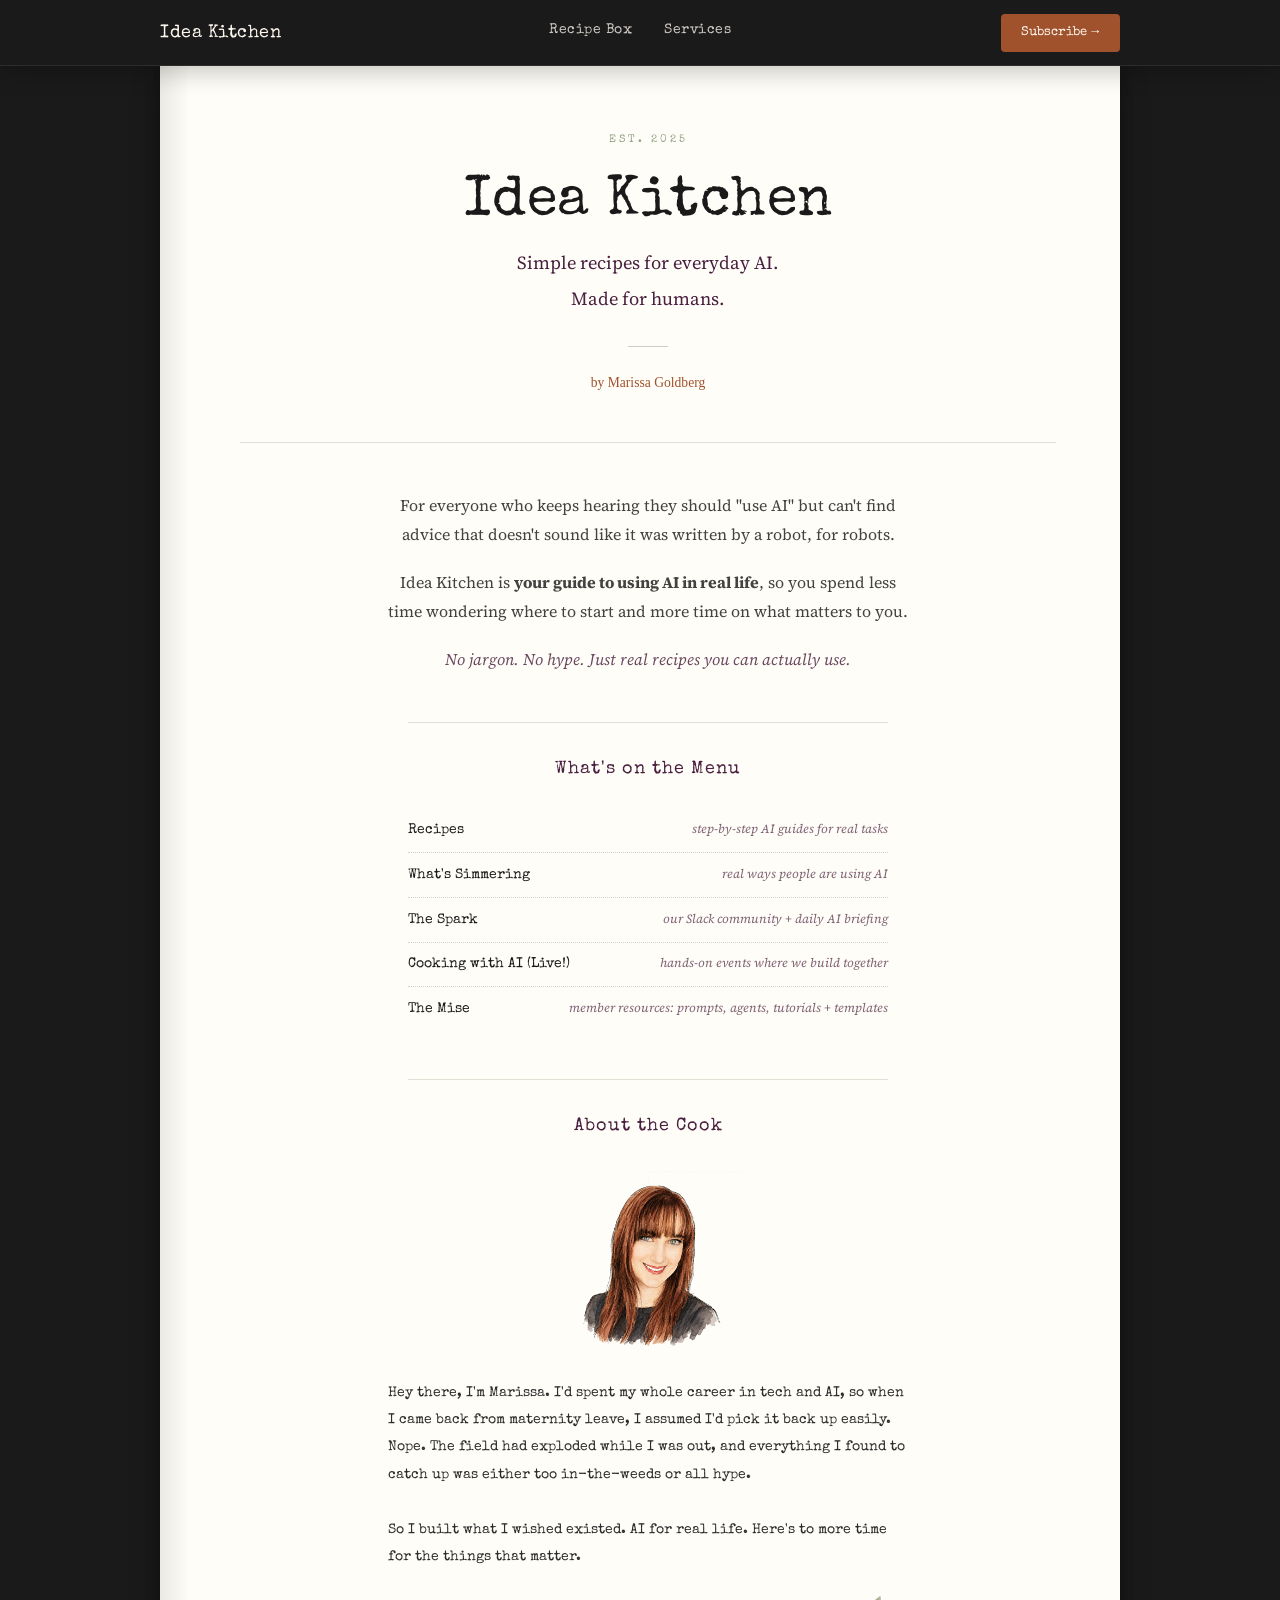
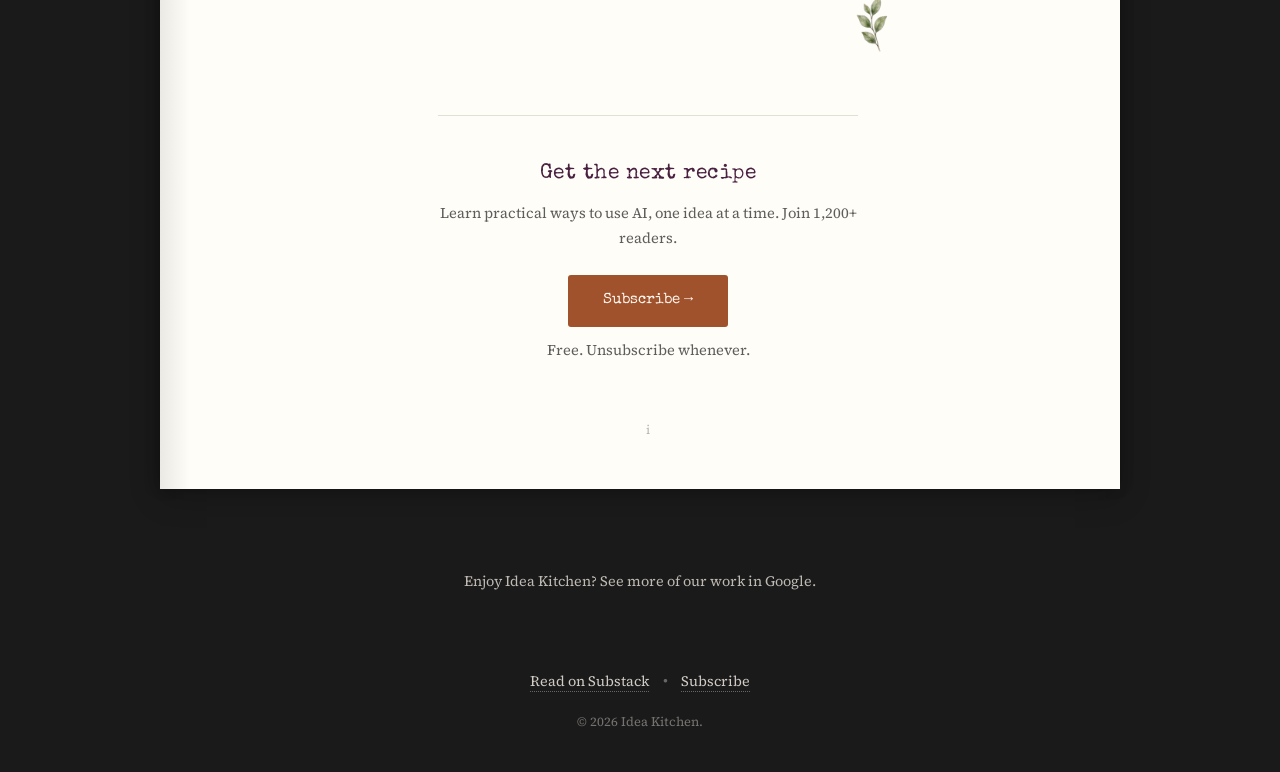
==== commit dbbe9530: "Sync public pages from source repo" ====
--- a/index.html
+++ b/index.html
@@ -4,23 +4,25 @@
 <meta charset="UTF-8">
 <meta name="viewport" content="width=device-width, initial-scale=1.0">
 <script src="analytics.js"></script>
-<title>Idea Kitchen | AI Recipes for Real Life</title>
-<meta name="description" content="Simple, step-by-step how-tos for using AI in work and life. Spend less time wondering where to start and more time on what matters. Free.">
-<meta property="og:title" content="Idea Kitchen | AI Recipes for Real Life">
-<meta property="og:description" content="Simple, step-by-step how-tos for using AI in work and life. Spend less time wondering where to start and more time on what matters. Free.">
+<script async src="https://news.google.com/swg/js/v1/publisher.js"></script>
+<title>Idea Kitchen | Simple AI Recipes for Everyday Life</title>
+<meta name="description" content="Idea Kitchen helps curious, non-technical humans use AI in real life with simple recipes, practical prompts, and no hype. Written by Marissa Goldberg.">
+<meta name="author" content="Marissa Goldberg">
+<meta property="og:title" content="Idea Kitchen | Simple AI Recipes for Everyday Life">
+<meta property="og:description" content="Idea Kitchen helps curious, non-technical humans use AI in real life with simple recipes, practical prompts, and no hype.">
 <meta property="og:type" content="website">
 <meta property="og:url" content="https://ideakitchen.ai/">
-<meta property="og:image" content="https://ideakitchen.ai/social-preview.png">
+<meta property="og:image" content="https://ideakitchen.ai/social-preview.png?v=2">
 <meta name="twitter:card" content="summary_large_image">
-<meta name="twitter:title" content="Idea Kitchen | AI Recipes for Real Life">
-<meta name="twitter:description" content="Simple, step-by-step how-tos for using AI in work and life. Spend less time wondering where to start and more time on what matters. Free.">
-<meta name="twitter:image" content="https://ideakitchen.ai/social-preview.png">
+<meta name="twitter:title" content="Idea Kitchen | Simple AI Recipes for Everyday Life">
+<meta name="twitter:description" content="Idea Kitchen helps curious, non-technical humans use AI in real life with simple recipes, practical prompts, and no hype.">
+<meta name="twitter:image" content="https://ideakitchen.ai/social-preview.png?v=2">
 <link rel="canonical" href="https://ideakitchen.ai/">
 <link rel="icon" href="favicon.svg" type="image/svg+xml">
 <link rel="preconnect" href="https://fonts.googleapis.com">
 <link rel="preconnect" href="https://fonts.gstatic.com" crossorigin>
 <link href="https://fonts.googleapis.com/css2?family=Special+Elite&family=Homemade+Apple&family=Nanum+Pen+Script&family=Source+Serif+4:ital,opsz,wght@0,8..60,400;0,8..60,600;1,8..60,400&display=swap" rel="stylesheet">
-<link rel="stylesheet" href="styles.css?v=14">
+<link rel="stylesheet" href="styles.css?v=15">
 <style>
 *{margin:0;padding:0;box-sizing:border-box;}
 body{
@@ -279,9 +281,9 @@
       "@type": "Organization",
       "@id": "https://ideakitchen.ai/#organization",
       "name": "Idea Kitchen",
-      "alternateName": "Idea Kitchen by Marissa Goldberg",
+      "alternateName": ["Idea Kitchen by Marissa Goldberg", "Idea Kitchen AI", "IdeaKitchen"],
       "url": "https://ideakitchen.ai/",
-      "description": "Idea Kitchen turns AI overwhelm into simple, practical recipes for busy professionals. Learn one useful shortcut at a time, no jargon required.",
+      "description": "Idea Kitchen helps curious, non-technical humans use AI in real life with simple, practical recipes for work, home, decisions, planning, and everyday tasks.",
       "slogan": "Simple recipes for everyday AI, made for humans.",
       "logo": { "@type": "ImageObject", "url": "https://ideakitchen.ai/favicon.svg" },
       "image": "https://ideakitchen.ai/social-preview.png",
@@ -296,9 +298,9 @@
       "@id": "https://ideakitchen.ai/#marissa",
       "name": "Marissa Goldberg",
       "jobTitle": "Founder",
-      "description": "Founder of Remote Work Prep and Idea Kitchen. Marissa helps professionals work smarter with practical AI workflows and remote-work strategies.",
+      "description": "Founder of Idea Kitchen and Remote Work Prep. Marissa helps non-technical humans use AI in real life through practical recipes, prompts, and workflows.",
       "worksFor": { "@id": "https://ideakitchen.ai/#organization" },
-      "knowsAbout": ["Artificial intelligence", "AI tools", "Remote work", "Future of work", "Productivity"],
+      "knowsAbout": ["Artificial intelligence", "Generative AI", "AI tools", "Workflow automation", "Process improvement", "Remote work", "Future of work", "Productivity"],
       "sameAs": [
         "https://remoteworkprep.com",
         "https://x.com/mar15sa",
@@ -326,7 +328,7 @@
         <a href="./" class="nav-brand">
             <div class="nav-brand-text">
                 <span class="nav-name">Idea Kitchen</span>
-                <span class="nav-tagline">AI recipes for busy professionals</span>
+                <span class="nav-tagline">Simple recipes for everyday AI</span>
             </div>
         </a>
         <nav class="nav-links" id="primary-nav">
@@ -414,6 +416,11 @@
   <div class="container">
     <div class="scribble-divider">* * *</div>
     <div class="footer-content">
+      <div class="preferred-source">
+        <p>Enjoy Idea Kitchen? See more of our work in Google.</p>
+        <div google-add-preferred-source-btn data-theme="dark"></div>
+        <noscript><a href="https://www.google.com/preferences/source?q=ideakitchen.ai">Add Idea Kitchen as a preferred source</a></noscript>
+      </div>
       <nav class="footer-nav">
         <a href="https://ideakitchen.substack.com" target="_blank" rel="noopener">Read on Substack</a>
         <span>•</span>
@@ -425,5 +432,7 @@
 </footer>
 
 <script src="nav.js"></script>
+<script src="growth-analytics.js?v=1"></script>
 </body>
 </html>
+
--- a/styles.css
+++ b/styles.css
@@ -670,6 +670,27 @@
     max-width: 800px;
     margin: 0 auto;
     text-align: center;
+}
+
+.preferred-source {
+    margin: 0 auto 1.5rem;
+}
+
+.preferred-source p {
+    margin: 0 0 0.65rem;
+    color: rgba(255, 248, 240, 0.72);
+    font-size: 0.9rem;
+}
+
+.preferred-source [google-add-preferred-source-btn] {
+    display: flex;
+    justify-content: center;
+    min-height: 40px;
+}
+
+.preferred-source noscript a {
+    color: #FFF8F0;
+    font-size: 0.9rem;
 }
 
 .footer-text {
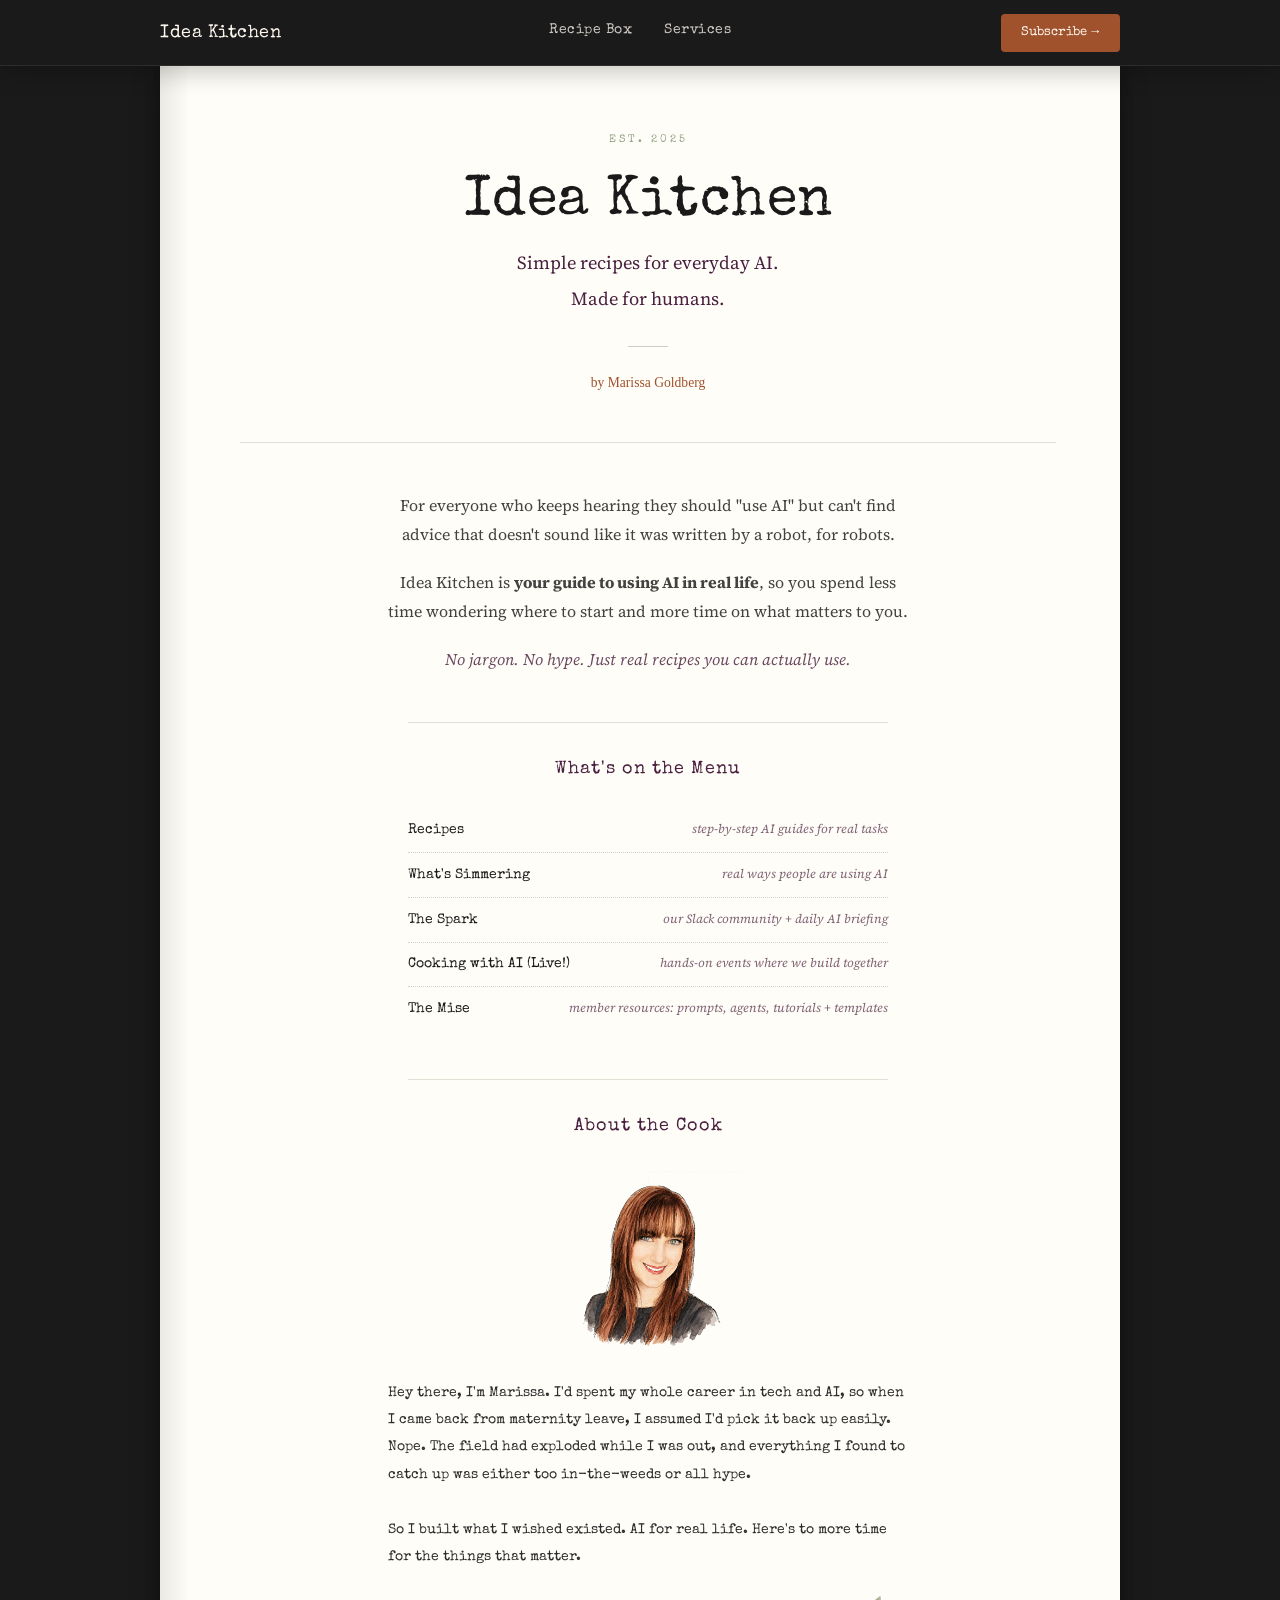
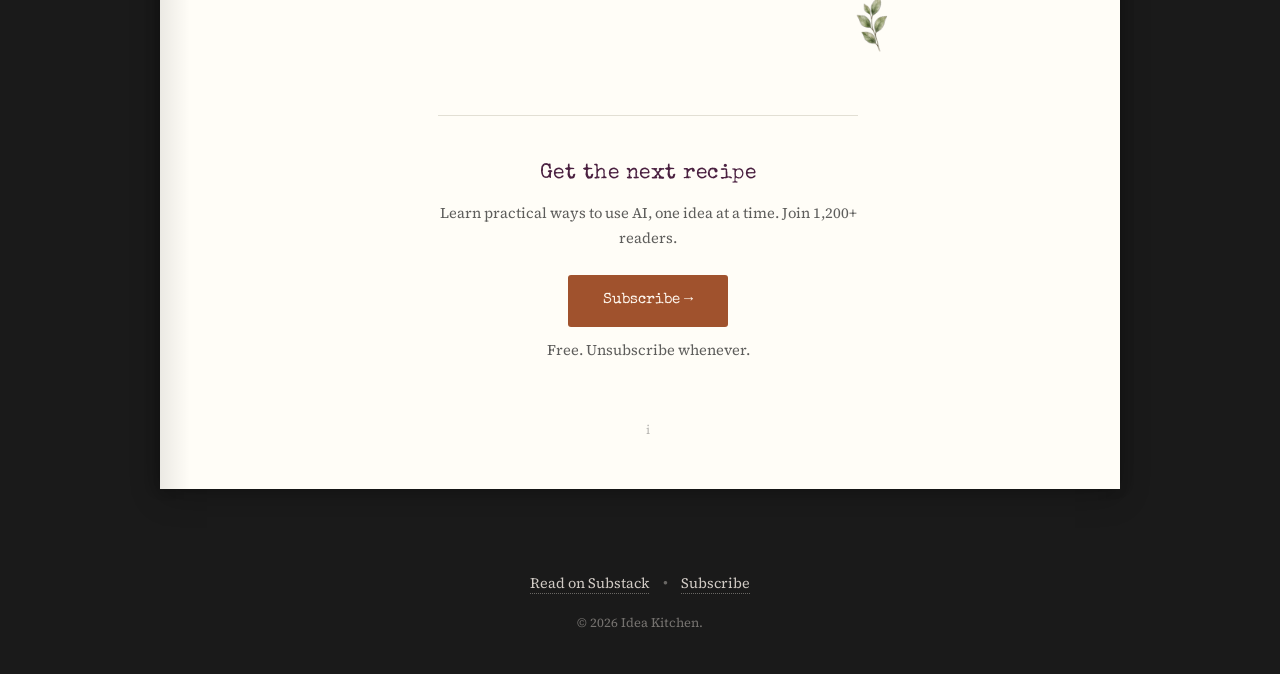
==== commit 5973fe3f: "Sync public pages from source repo" ====
--- a/index.html
+++ b/index.html
@@ -4,7 +4,6 @@
 <meta charset="UTF-8">
 <meta name="viewport" content="width=device-width, initial-scale=1.0">
 <script src="analytics.js"></script>
-<script async src="https://news.google.com/swg/js/v1/publisher.js"></script>
 <title>Idea Kitchen | Simple AI Recipes for Everyday Life</title>
 <meta name="description" content="Idea Kitchen helps curious, non-technical humans use AI in real life with simple recipes, practical prompts, and no hype. Written by Marissa Goldberg.">
 <meta name="author" content="Marissa Goldberg">
@@ -416,11 +415,6 @@
   <div class="container">
     <div class="scribble-divider">* * *</div>
     <div class="footer-content">
-      <div class="preferred-source">
-        <p>Enjoy Idea Kitchen? See more of our work in Google.</p>
-        <div google-add-preferred-source-btn data-theme="dark"></div>
-        <noscript><a href="https://www.google.com/preferences/source?q=ideakitchen.ai">Add Idea Kitchen as a preferred source</a></noscript>
-      </div>
       <nav class="footer-nav">
         <a href="https://ideakitchen.substack.com" target="_blank" rel="noopener">Read on Substack</a>
         <span>•</span>
--- a/styles.css
+++ b/styles.css
@@ -674,6 +674,9 @@
 
 .preferred-source {
     margin: 0 auto 1.5rem;
+    display: flex;
+    flex-direction: column;
+    align-items: center;
 }
 
 .preferred-source p {
@@ -685,7 +688,13 @@
 .preferred-source [google-add-preferred-source-btn] {
     display: flex;
     justify-content: center;
+    width: 100%;
     min-height: 40px;
+}
+
+.preferred-source [google-add-preferred-source-btn] iframe {
+    display: block;
+    margin: 0 auto;
 }
 
 .preferred-source noscript a {
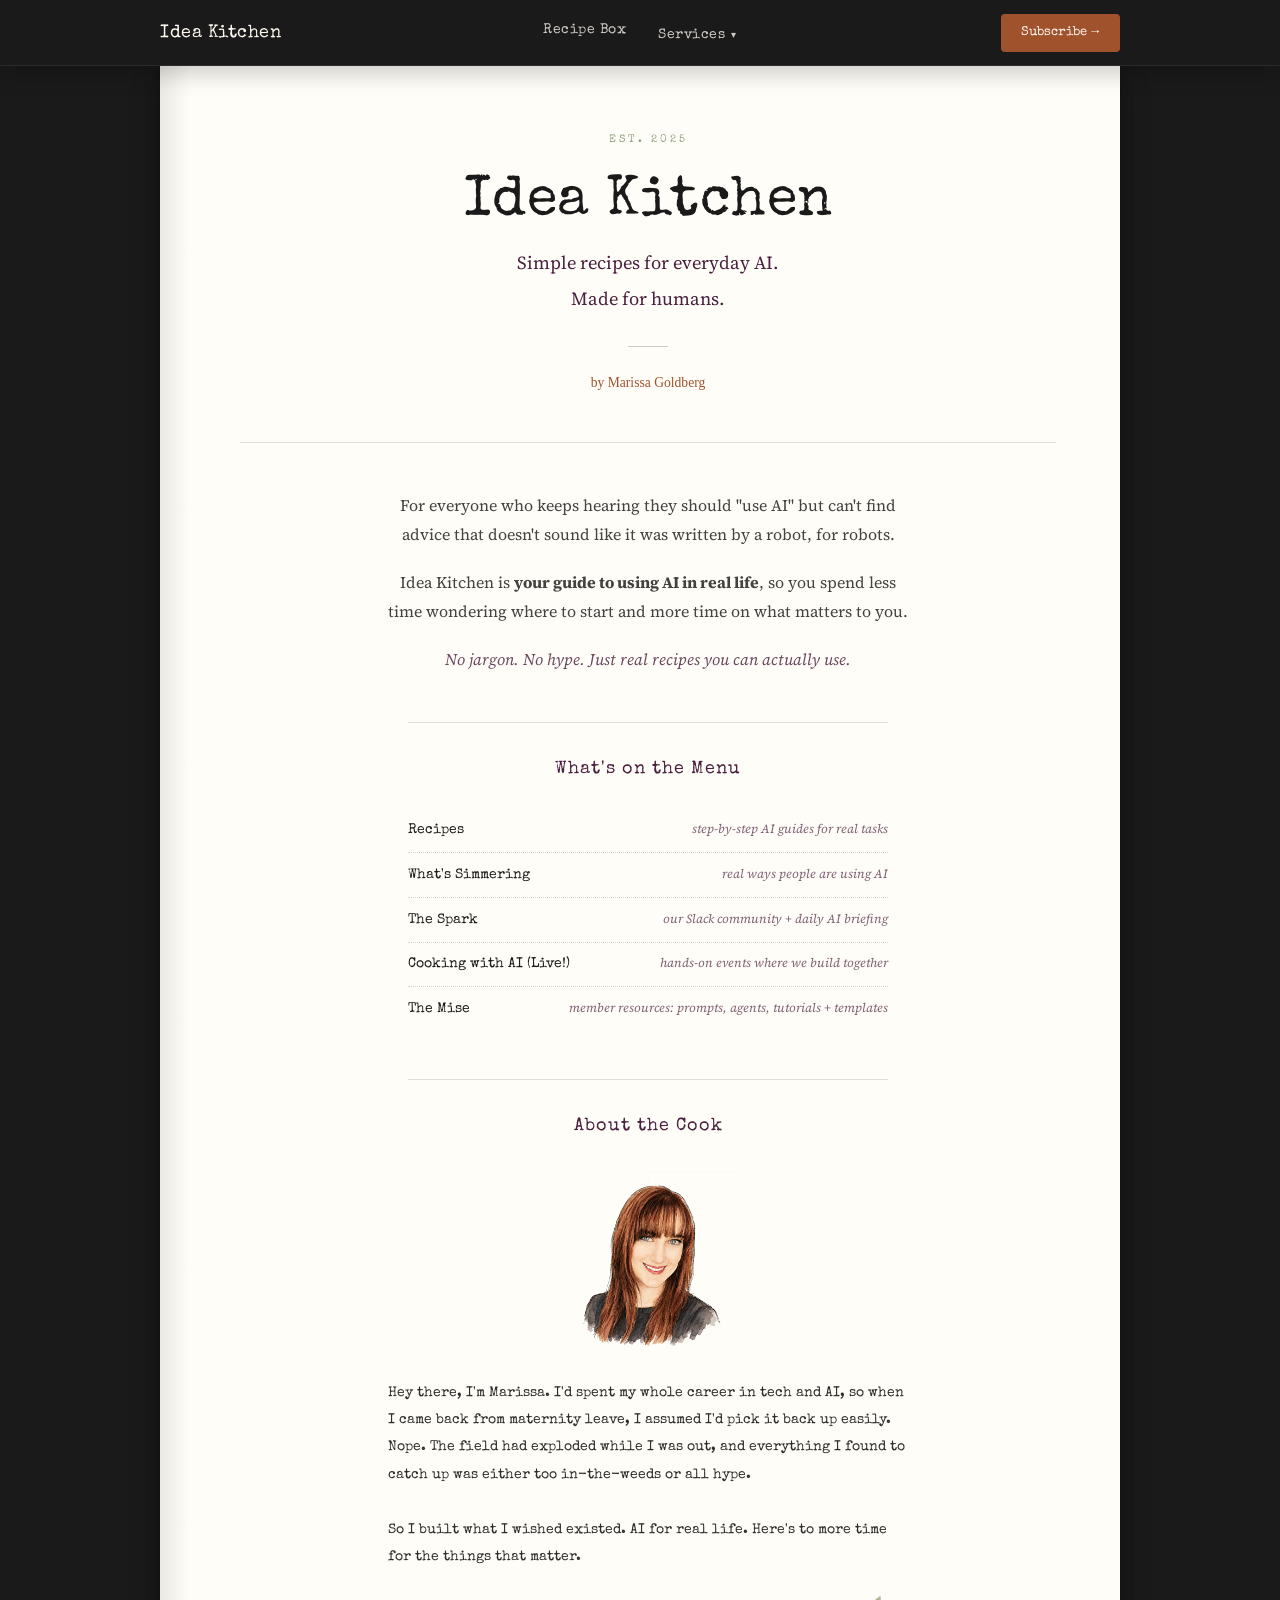
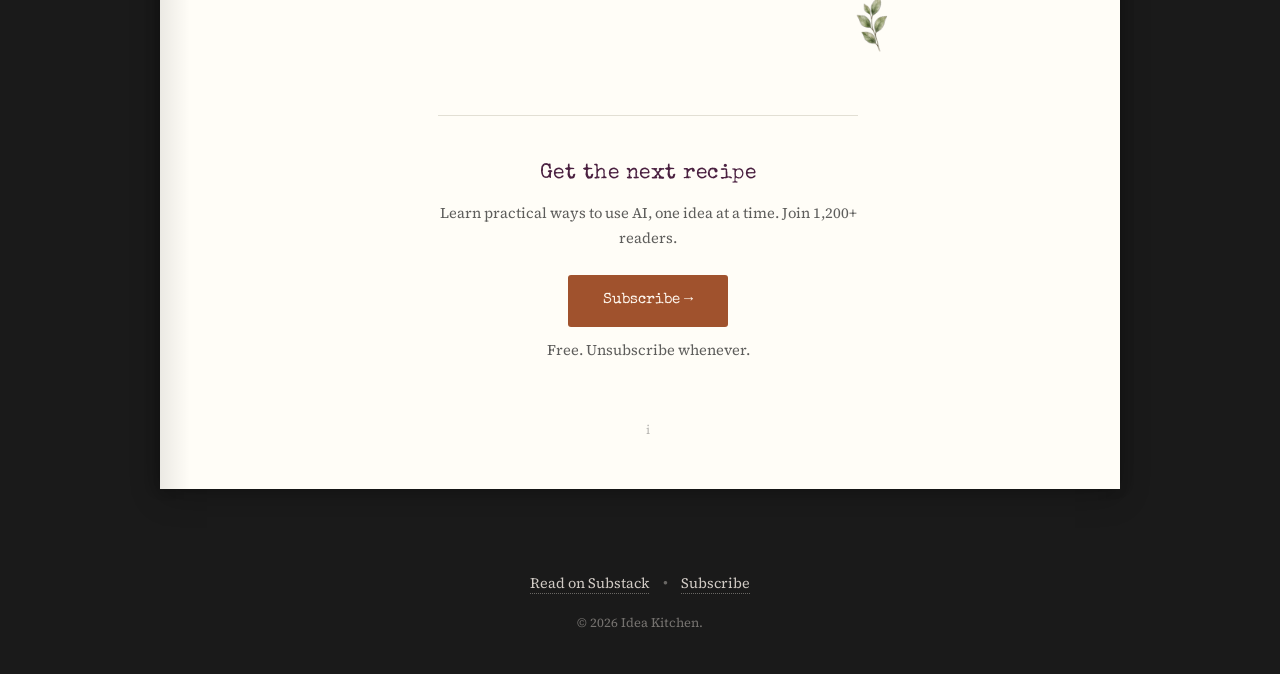
==== commit dcf239c6: "Sync public pages from source repo" ====
--- a/index.html
+++ b/index.html
@@ -21,7 +21,7 @@
 <link rel="preconnect" href="https://fonts.googleapis.com">
 <link rel="preconnect" href="https://fonts.gstatic.com" crossorigin>
 <link href="https://fonts.googleapis.com/css2?family=Special+Elite&family=Homemade+Apple&family=Nanum+Pen+Script&family=Source+Serif+4:ital,opsz,wght@0,8..60,400;0,8..60,600;1,8..60,400&display=swap" rel="stylesheet">
-<link rel="stylesheet" href="styles.css?v=15">
+<link rel="stylesheet" href="styles.css?v=16">
 <style>
 *{margin:0;padding:0;box-sizing:border-box;}
 body{
@@ -332,7 +332,13 @@
         </a>
         <nav class="nav-links" id="primary-nav">
             <a href="recipes.html" class="nav-link">Recipe Box</a>
-            <a href="services.html" class="nav-link">Services</a>
+            <div class="nav-dropdown">
+                <a href="services.html" class="nav-link nav-dropdown-trigger" aria-haspopup="true" aria-expanded="false">Services <span class="nav-caret" aria-hidden="true">▾</span></a>
+                <div class="nav-menu">
+                <a href="services.html" class="nav-menu-link">Work with us</a>
+                <a href="pipit.html" class="nav-menu-link">Pipit</a>
+                </div>
+            </div>
         </nav>
         <button class="nav-toggle" aria-label="Menu" aria-expanded="false" aria-controls="primary-nav"><span></span><span></span><span></span></button>
         <div class="nav-subscribe-wrap">
@@ -425,7 +431,7 @@
   </div>
 </footer>
 
-<script src="nav.js"></script>
+<script src="nav.js?v=2"></script>
 <script src="growth-analytics.js?v=1"></script>
 </body>
 </html>
--- a/styles.css
+++ b/styles.css
@@ -198,6 +198,73 @@
     border-bottom-color: var(--sienna);
 }
 
+/* Services dropdown */
+.nav-dropdown {
+    position: relative;
+}
+
+.nav-caret {
+    display: inline-block;
+    font-size: 0.7em;
+    margin-left: 0.2em;
+    transition: transform 0.2s ease;
+}
+
+.nav-menu {
+    display: none;
+    position: absolute;
+    top: calc(100% + 0.6rem);
+    left: 50%;
+    transform: translateX(-50%);
+    min-width: 11rem;
+    padding: 0.4rem 0;
+    background: #1A1A1A;
+    border: 1px solid rgba(255, 248, 240, 0.12);
+    border-radius: 8px;
+    box-shadow: 0 12px 28px rgba(0, 0, 0, 0.35);
+    z-index: 600;
+}
+
+/* invisible bridge so the pointer can travel from trigger to menu */
+.nav-menu::before {
+    content: "";
+    position: absolute;
+    top: -0.7rem;
+    left: 0;
+    right: 0;
+    height: 0.7rem;
+}
+
+.nav-dropdown:hover .nav-menu,
+.nav-dropdown:focus-within .nav-menu,
+.nav-dropdown.open .nav-menu {
+    display: block;
+}
+
+.nav-dropdown:hover .nav-caret,
+.nav-dropdown:focus-within .nav-caret,
+.nav-dropdown.open .nav-caret {
+    transform: rotate(180deg);
+}
+
+.nav-menu-link {
+    display: block;
+    padding: 0.6rem 1.1rem;
+    color: rgba(255, 248, 240, 0.8);
+    text-decoration: none;
+    font-family: 'Special Elite', monospace;
+    font-size: 0.85rem;
+    letter-spacing: 0.5px;
+    white-space: nowrap;
+}
+
+.nav-menu-link:hover,
+.nav-menu-link:focus,
+.nav-menu-link.active {
+    color: #FFF8F0;
+    background: rgba(255, 248, 240, 0.06);
+}
+
 /* ============================================
    PAGE HEADER
    ============================================ */
@@ -688,13 +755,9 @@
 .preferred-source [google-add-preferred-source-btn] {
     display: flex;
     justify-content: center;
-    width: 100%;
+    width: 234px !important;
+    max-width: 100%;
     min-height: 40px;
-}
-
-.preferred-source [google-add-preferred-source-btn] iframe {
-    display: block;
-    margin: 0 auto;
 }
 
 .preferred-source noscript a {
@@ -1423,6 +1486,34 @@
         border-bottom: 1px solid rgba(255, 248, 240, 0.08);
     }
     .nav-link:last-child { border-bottom: none; }
+    /* In the mobile menu the Services items sit inline under their heading */
+    .nav-dropdown .nav-link { display: block; }
+    .nav-caret { display: none; }
+    .nav-menu,
+    .nav-dropdown:hover .nav-menu,
+    .nav-dropdown:focus-within .nav-menu,
+    .nav-dropdown.open .nav-menu {
+        display: block;
+        position: static;
+        transform: none;
+        min-width: 0;
+        padding: 0;
+        background: transparent;
+        border: none;
+        box-shadow: none;
+    }
+    .nav-menu::before { display: none; }
+    .nav-menu-link {
+        padding: 0.7rem 0;
+        text-align: center;
+        font-size: 0.8rem;
+        color: rgba(255, 248, 240, 0.65);
+        border-bottom: 1px solid rgba(255, 248, 240, 0.08);
+    }
+    .nav-menu-link::before { content: "– "; }
+    .nav-menu-link:hover,
+    .nav-menu-link:focus,
+    .nav-menu-link.active { background: transparent; }
 }
 
 @media (max-width: 480px) {
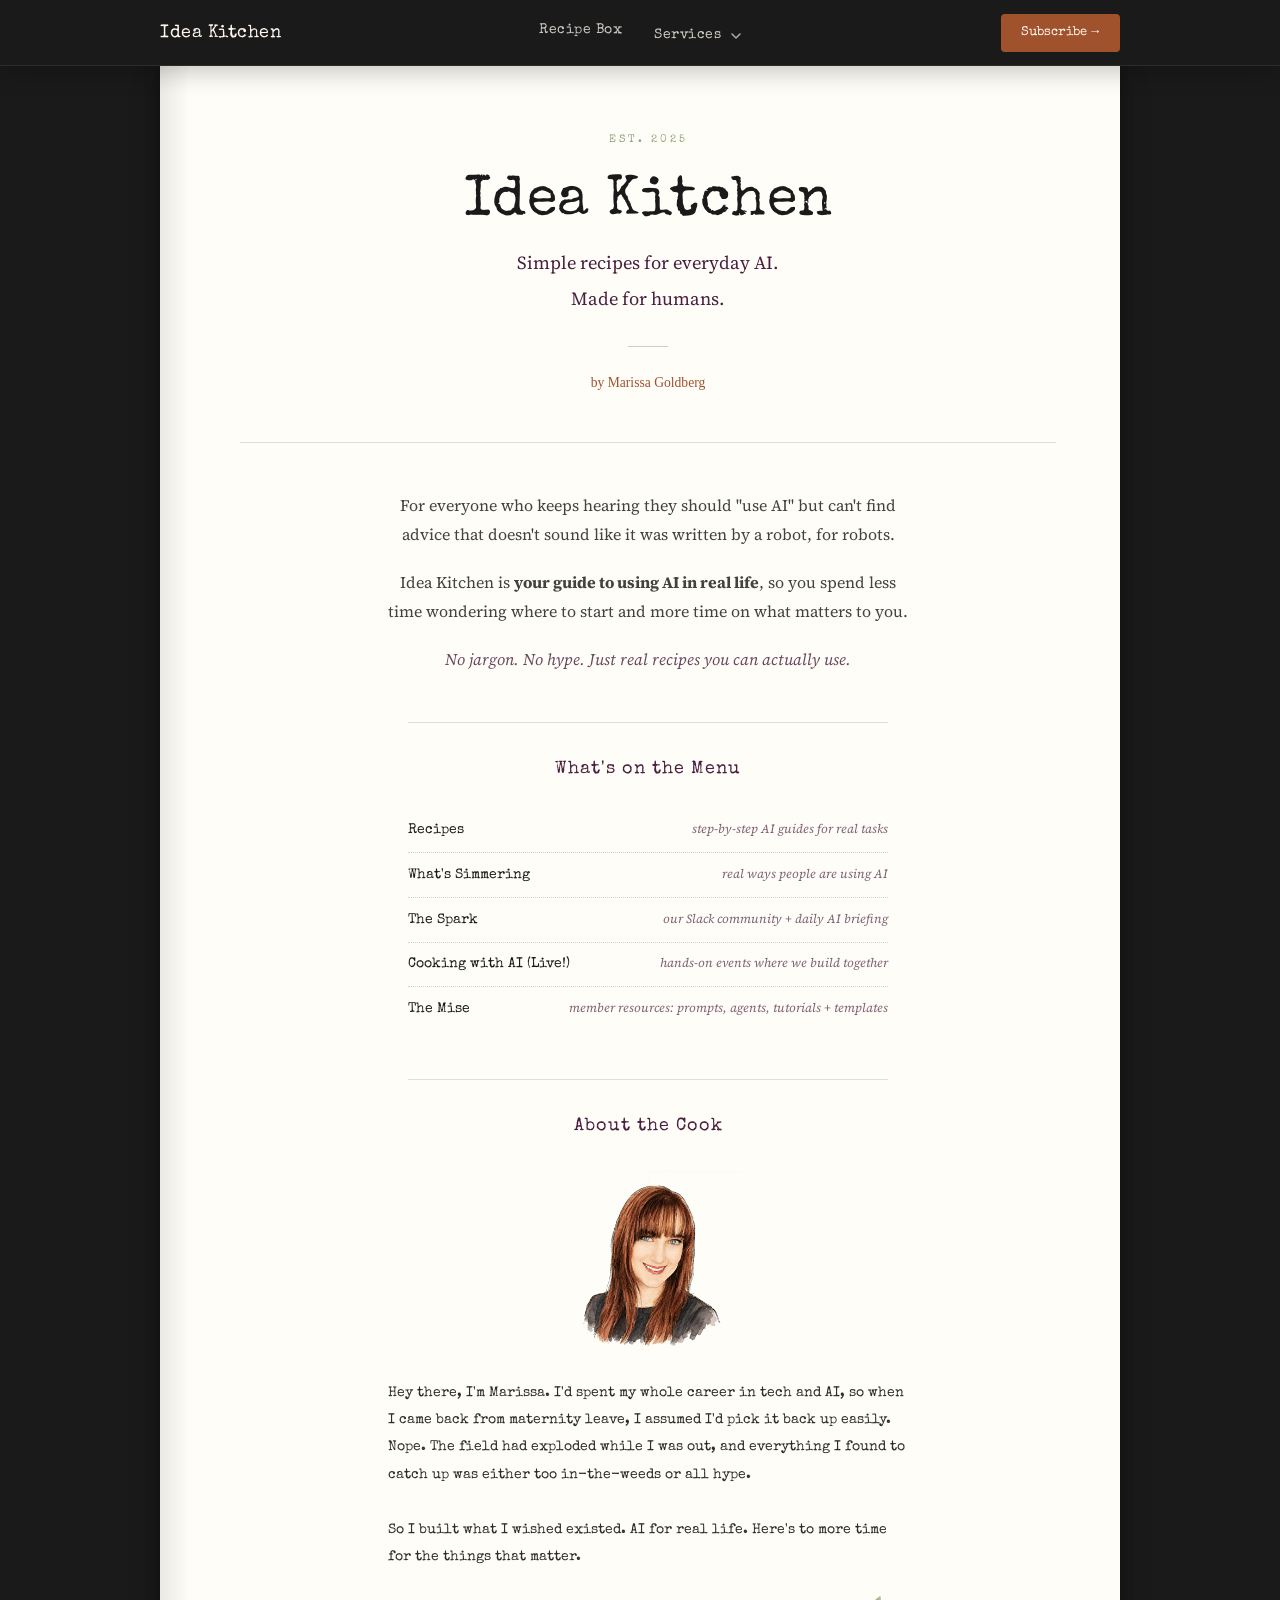
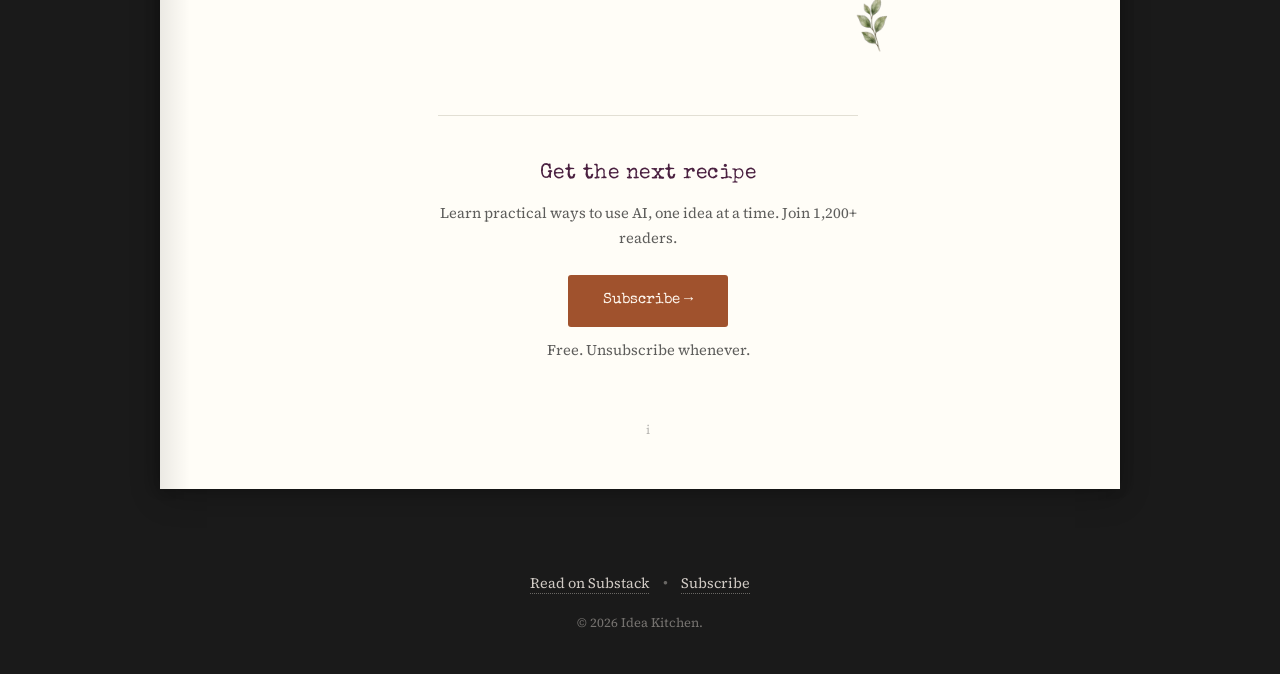
==== commit 92f3307c: "Sync public pages from source repo" ====
--- a/index.html
+++ b/index.html
@@ -21,7 +21,7 @@
 <link rel="preconnect" href="https://fonts.googleapis.com">
 <link rel="preconnect" href="https://fonts.gstatic.com" crossorigin>
 <link href="https://fonts.googleapis.com/css2?family=Special+Elite&family=Homemade+Apple&family=Nanum+Pen+Script&family=Source+Serif+4:ital,opsz,wght@0,8..60,400;0,8..60,600;1,8..60,400&display=swap" rel="stylesheet">
-<link rel="stylesheet" href="styles.css?v=16">
+<link rel="stylesheet" href="styles.css?v=17">
 <style>
 *{margin:0;padding:0;box-sizing:border-box;}
 body{
@@ -333,7 +333,7 @@
         <nav class="nav-links" id="primary-nav">
             <a href="recipes.html" class="nav-link">Recipe Box</a>
             <div class="nav-dropdown">
-                <a href="services.html" class="nav-link nav-dropdown-trigger" aria-haspopup="true" aria-expanded="false">Services <span class="nav-caret" aria-hidden="true">▾</span></a>
+                <a href="services.html" class="nav-link nav-dropdown-trigger" aria-haspopup="true" aria-expanded="false">Services <svg class="nav-caret" aria-hidden="true" viewBox="0 0 10 6" width="10" height="6"><path d="M1 1l4 4 4-4" fill="none" stroke="currentColor" stroke-width="1.6" stroke-linecap="round" stroke-linejoin="round"/></svg></a>
                 <div class="nav-menu">
                 <a href="services.html" class="nav-menu-link">Work with us</a>
                 <a href="pipit.html" class="nav-menu-link">Pipit</a>
--- a/styles.css
+++ b/styles.css
@@ -205,8 +205,11 @@
 
 .nav-caret {
     display: inline-block;
-    font-size: 0.7em;
-    margin-left: 0.2em;
+    width: 10px;
+    height: 6px;
+    margin-left: 0.35em;
+    vertical-align: middle;
+    opacity: 0.8;
     transition: transform 0.2s ease;
 }
 
